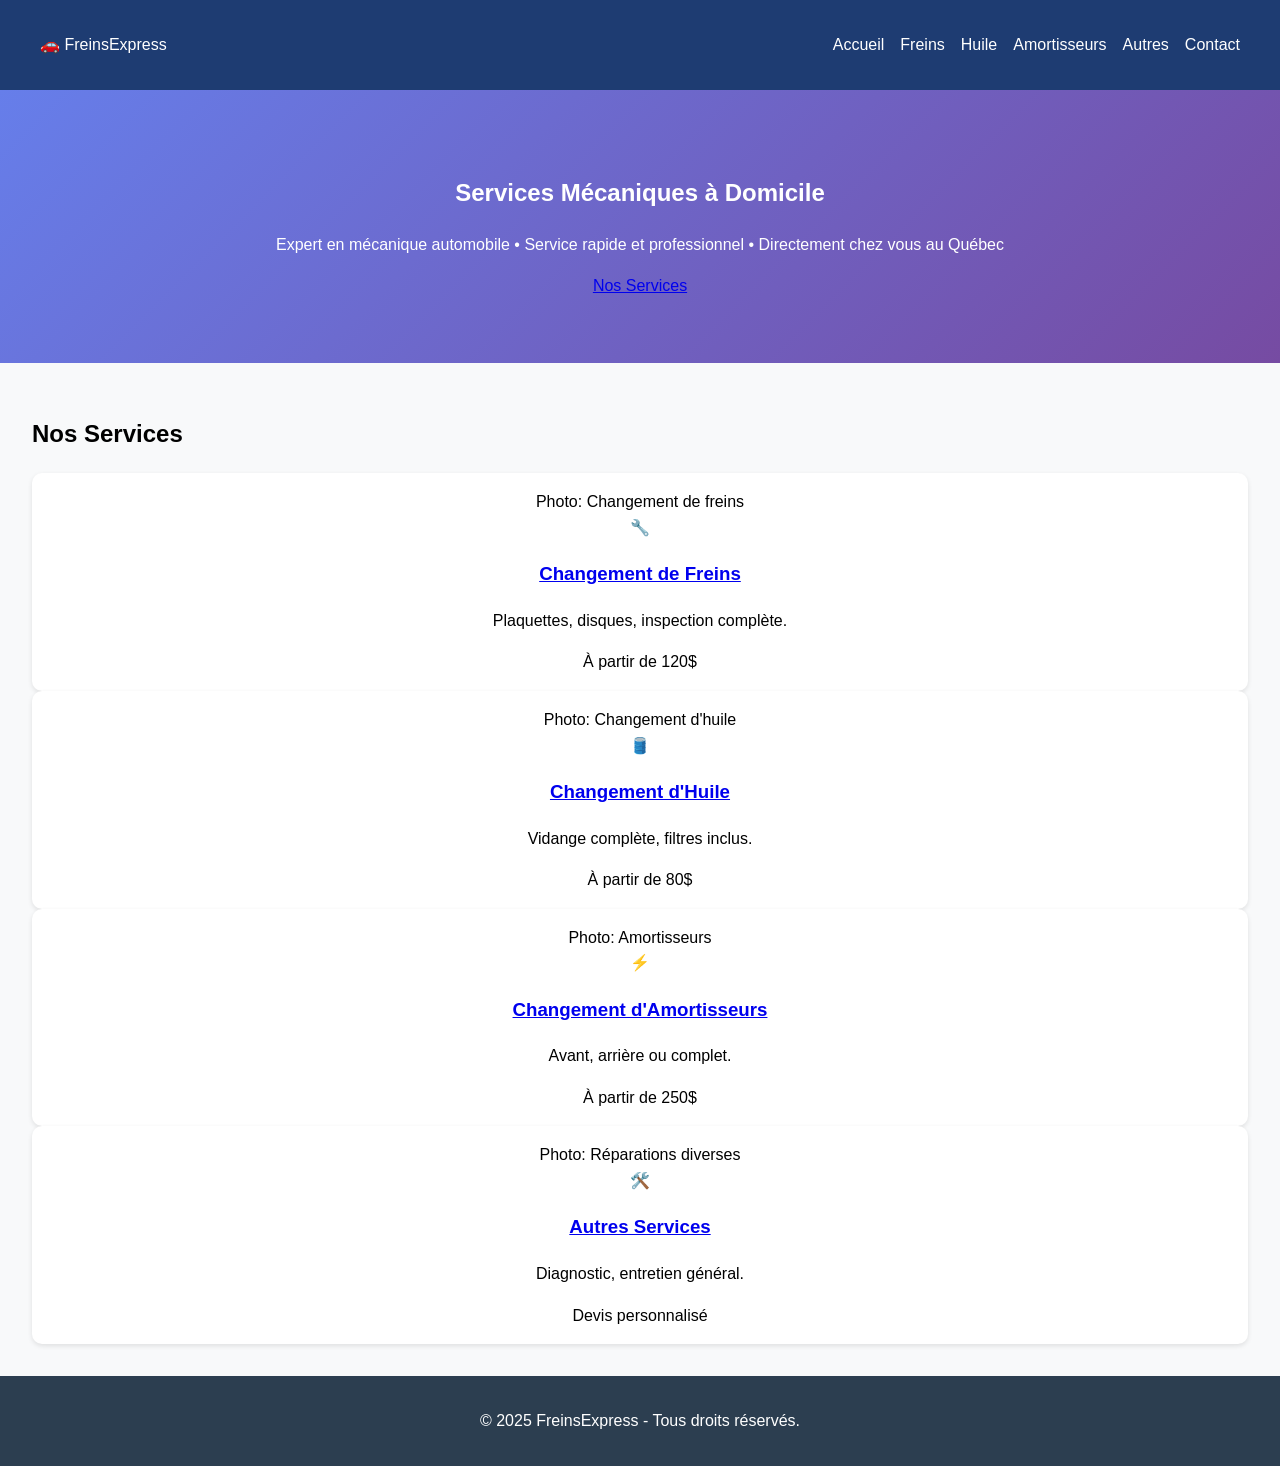
==== index.html @ 7cdeac9d "Add files via upload" ====
<!DOCTYPE html>
<html lang="fr">
<head>
  <meta charset="UTF-8">
  <meta name="viewport" content="width=device-width, initial-scale=1.0">
  <meta name="description" content="FreinsExpress - Services mécaniques à domicile au Québec.">
  <title>FreinsExpress - Accueil</title>
  <link rel="stylesheet" href="style.css">
  <script src="script.js" defer></script>
</head>
<body>
  <!-- Header -->
  <header class="header">
      <nav class="nav">
          <div class="logo">🚗 FreinsExpress</div>
          <ul class="nav-links">
              <li><a href="index.html">Accueil</a></li>
              <li><a href="freins.html">Freins</a></li>
              <li><a href="huile.html">Huile</a></li>
              <li><a href="amortisseurs.html">Amortisseurs</a></li>
              <li><a href="autres.html">Autres</a></li>
              <li><a href="contact.html">Contact</a></li>
          </ul>
      </nav>
  </header>

        <section class="hero">
            <div class="hero-content">
                <h1>Services Mécaniques à Domicile</h1>
                <p>Expert en mécanique automobile • Service rapide et professionnel • Directement chez vous au Québec</p>
                <a class="cta-button" href="freins.html">Nos Services</a>
            </div>
        </section>

        <section class="services">
            <div class="container">
                <h2 class="section-title">Nos Services</h2>
                <div class="services-grid">
                    <div class="service-card">
                        <div class="service-image">Photo: Changement de freins</div>
                        <div class="service-icon">🔧</div>
                        <h3><a href="freins.html">Changement de Freins</a></h3>
                        <p>Plaquettes, disques, inspection complète.</p>
                        <div class="price-tag">À partir de 120$</div>
                    </div>
                    <div class="service-card">
                        <div class="service-image">Photo: Changement d'huile</div>
                        <div class="service-icon">🛢️</div>
                        <h3><a href="huile.html">Changement d'Huile</a></h3>
                        <p>Vidange complète, filtres inclus.</p>
                        <div class="price-tag">À partir de 80$</div>
                    </div>
                    <div class="service-card">
                        <div class="service-image">Photo: Amortisseurs</div>
                        <div class="service-icon">⚡</div>
                        <h3><a href="amortisseurs.html">Changement d'Amortisseurs</a></h3>
                        <p>Avant, arrière ou complet.</p>
                        <div class="price-tag">À partir de 250$</div>
                    </div>
                    <div class="service-card">
                        <div class="service-image">Photo: Réparations diverses</div>
                        <div class="service-icon">🛠️</div>
                        <h3><a href="autres.html">Autres Services</a></h3>
                        <p>Diagnostic, entretien général.</p>
                        <div class="price-tag">Devis personnalisé</div>
                    </div>
                </div>
            </div>
        </section>
        
  <!-- Footer -->
  <footer class="footer">
      <p>© 2025 FreinsExpress - Tous droits réservés.</p>
  </footer>
</body>
</html>
---- style.css ----
body { font-family: 'Segoe UI', sans-serif; margin:0; padding:0; line-height:1.6; }
.header { background: #1e3c72; color:white; padding:1rem; }
.nav { max-width:1200px; margin:auto; display:flex; justify-content:space-between; align-items:center; }
.nav-links { list-style:none; display:flex; gap:1rem; }
.nav-links a { color:white; text-decoration:none; }
.hero { background: linear-gradient(135deg,#667eea,#764ba2); color:white; text-align:center; padding:4rem 2rem; }
.services { padding:2rem; background:#f8f9fa; }
.service-card { background:white; padding:1rem; border-radius:10px; text-align:center; box-shadow:0 2px 5px rgba(0,0,0,0.1); }
.booking { padding:2rem; background:#f0f0f0; }
.footer { background:#2c3e50; color:white; text-align:center; padding:1rem; }
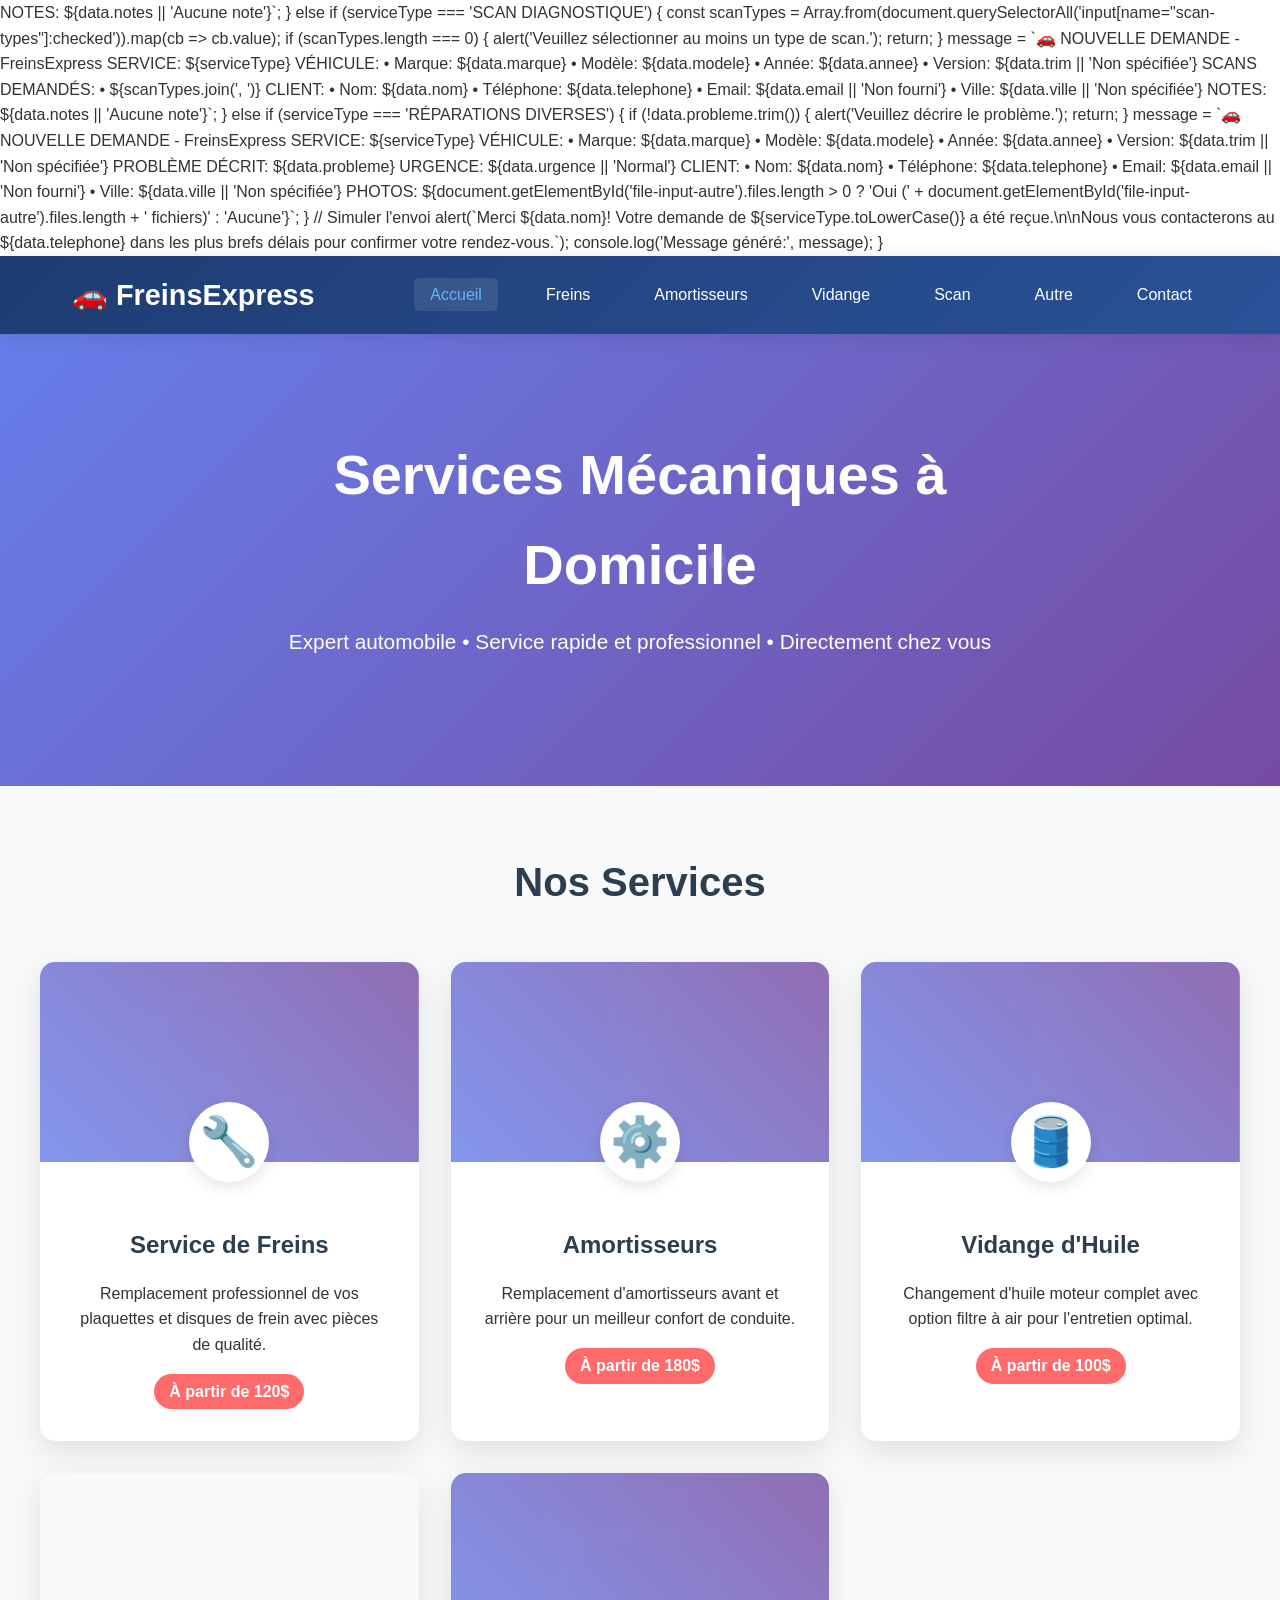
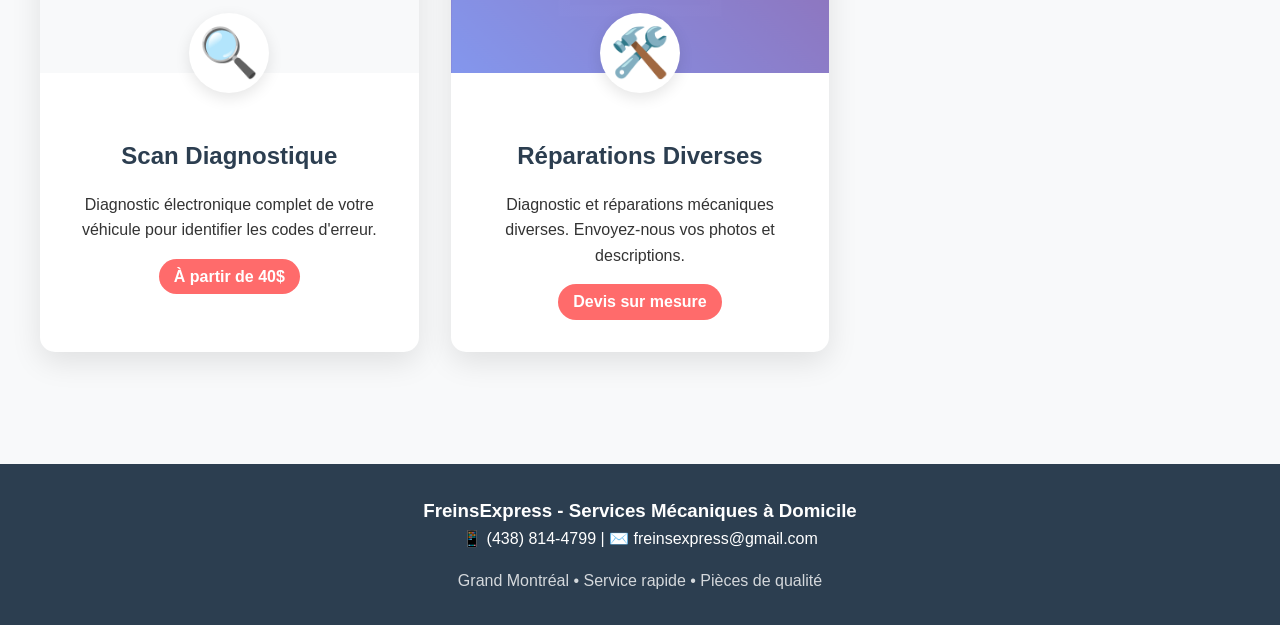
==== commit b1ffb7d5: "Update and rename freinsexpress_site (2).html to index.html" ====
--- a/index.html
+++ b/index.html
@@ -1,76 +1,1414 @@
-<!DOCTYPE html>
+NOTES: ${data.notes || 'Aucune note'}`;
+                
+            } else if (serviceType === 'SCAN DIAGNOSTIQUE') {
+                const scanTypes = Array.from(document.querySelectorAll('input[name="scan-types"]:checked')).map(cb => cb.value);
+                
+                if (scanTypes.length === 0) {
+                    alert('Veuillez sélectionner au moins un type de scan.');
+                    return;
+                }
+                
+                message = `🚗 NOUVELLE DEMANDE - FreinsExpress
+
+SERVICE: ${serviceType}
+
+VÉHICULE:
+• Marque: ${data.marque}
+• Modèle: ${data.modele}
+• Année: ${data.annee}
+• Version: ${data.trim || 'Non spécifiée'}
+
+SCANS DEMANDÉS:
+• ${scanTypes.join(', ')}
+
+CLIENT:
+• Nom: ${data.nom}
+• Téléphone: ${data.telephone}
+• Email: ${data.email || 'Non fourni'}
+• Ville: ${data.ville || 'Non spécifiée'}
+
+NOTES: ${data.notes || 'Aucune note'}`;
+                
+            } else if (serviceType === 'RÉPARATIONS DIVERSES') {
+                if (!data.probleme.trim()) {
+                    alert('Veuillez décrire le problème.');
+                    return;
+                }
+                
+                message = `🚗 NOUVELLE DEMANDE - FreinsExpress
+
+SERVICE: ${serviceType}
+
+VÉHICULE:
+• Marque: ${data.marque}
+• Modèle: ${data.modele}
+• Année: ${data.annee}
+• Version: ${data.trim || 'Non spécifiée'}
+
+PROBLÈME DÉCRIT:
+${data.probleme}
+
+URGENCE: ${data.urgence || 'Normal'}
+
+CLIENT:
+• Nom: ${data.nom}
+• Téléphone: ${data.telephone}
+• Email: ${data.email || 'Non fourni'}
+• Ville: ${data.ville || 'Non spécifiée'}
+
+PHOTOS: ${document.getElementById('file-input-autre').files.length > 0 ? 'Oui (' + document.getElementById('file-input-autre').files.length + ' fichiers)' : 'Aucune'}`;
+            }
+            
+            // Simuler l'envoi
+            alert(`Merci ${data.nom}! Votre demande de ${serviceType.toLowerCase()} a été reçue.\n\nNous vous contacterons au ${data.telephone} dans les plus brefs délais pour confirmer votre rendez-vous.`);
+            
+            console.log('Message généré:', message);
+        }<!DOCTYPE html>
 <html lang="fr">
 <head>
-  <meta charset="UTF-8">
-  <meta name="viewport" content="width=device-width, initial-scale=1.0">
-  <meta name="description" content="FreinsExpress - Services mécaniques à domicile au Québec.">
-  <title>FreinsExpress - Accueil</title>
-  <link rel="stylesheet" href="style.css">
-  <script src="script.js" defer></script>
+    <meta charset="UTF-8">
+    <meta name="viewport" content="width=device-width, initial-scale=1.0">
+    <meta name="description" content="FreinsExpress - Service professionnel de mécanique automobile à domicile. Freins, amortisseurs, vidange, réparations.">
+    <meta name="keywords" content="frein, amortisseur, vidange, mécanique, auto, domicile, Montréal">
+    <title>FreinsExpress - Services Mécaniques à Domicile</title>
+    <style>
+        * {
+            margin: 0;
+            padding: 0;
+            box-sizing: border-box;
+        }
+        
+        body {
+            font-family: 'Segoe UI', Tahoma, Geneva, Verdana, sans-serif;
+            line-height: 1.6;
+            color: #333;
+            overflow-x: hidden;
+        }
+        
+        /* Header */
+        .header {
+            background: linear-gradient(135deg, #1e3c72 0%, #2a5298 100%);
+            color: white;
+            padding: 1rem 0;
+            position: sticky;
+            top: 0;
+            z-index: 1000;
+            box-shadow: 0 2px 20px rgba(0,0,0,0.1);
+        }
+        
+        .nav {
+            max-width: 1200px;
+            margin: 0 auto;
+            padding: 0 2rem;
+            display: flex;
+            justify-content: space-between;
+            align-items: center;
+        }
+        
+        .logo {
+            font-size: 1.8rem;
+            font-weight: bold;
+            animation: slideInLeft 1s ease-out;
+        }
+        
+        .nav-links {
+            list-style: none;
+            display: flex;
+            gap: 2rem;
+            animation: slideInRight 1s ease-out;
+        }
+        
+        .nav-links a {
+            color: white;
+            text-decoration: none;
+            transition: color 0.3s ease;
+            padding: 0.5rem 1rem;
+            border-radius: 5px;
+        }
+        
+        .nav-links a:hover, .nav-links a.active {
+            color: #64b5f6;
+            background: rgba(255,255,255,0.1);
+        }
+        
+        /* Hero Section */
+        .hero {
+            background: linear-gradient(135deg, #667eea 0%, #764ba2 100%);
+            color: white;
+            text-align: center;
+            padding: 6rem 2rem;
+            position: relative;
+            overflow: hidden;
+        }
+        
+        .hero::before {
+            content: '';
+            position: absolute;
+            top: -50%;
+            left: -50%;
+            width: 200%;
+            height: 200%;
+            background: url('data:image/svg+xml,<svg xmlns="http://www.w3.org/2000/svg" viewBox="0 0 100 100"><defs><pattern id="grain" width="100" height="100" patternUnits="userSpaceOnUse"><circle cx="50" cy="50" r="1" fill="rgba(255,255,255,0.1)"/></pattern></defs><rect width="100" height="100" fill="url(%23grain)"/></svg>');
+            animation: float 20s ease-in-out infinite;
+        }
+        
+        .hero-content {
+            position: relative;
+            z-index: 1;
+            max-width: 800px;
+            margin: 0 auto;
+        }
+        
+        .hero h1 {
+            font-size: 3.5rem;
+            margin-bottom: 1rem;
+            animation: fadeInUp 1s ease-out 0.3s both;
+        }
+        
+        .hero p {
+            font-size: 1.3rem;
+            margin-bottom: 2rem;
+            opacity: 0.9;
+            animation: fadeInUp 1s ease-out 0.6s both;
+        }
+        
+        /* Services Section */
+        .services {
+            padding: 4rem 2rem;
+            background: #f8f9fa;
+        }
+        
+        .container {
+            max-width: 1200px;
+            margin: 0 auto;
+        }
+        
+        .section-title {
+            text-align: center;
+            font-size: 2.5rem;
+            margin-bottom: 3rem;
+            color: #2c3e50;
+            animation: fadeInUp 1s ease-out;
+        }
+        
+        .services-grid {
+            display: grid;
+            grid-template-columns: repeat(auto-fit, minmax(300px, 1fr));
+            gap: 2rem;
+            margin-bottom: 3rem;
+        }
+        
+        .service-card {
+            background: white;
+            border-radius: 15px;
+            text-align: center;
+            box-shadow: 0 10px 30px rgba(0,0,0,0.1);
+            transition: all 0.3s ease;
+            animation: fadeInUp 1s ease-out;
+            overflow: hidden;
+            cursor: pointer;
+        }
+        
+        .service-card:hover {
+            transform: translateY(-10px);
+            box-shadow: 0 20px 40px rgba(0,0,0,0.15);
+        }
+        
+        .service-image {
+            width: 100%;
+            height: 200px;
+            background-size: cover;
+            background-position: center;
+            position: relative;
+            background-color: #f8f9fa;
+        }
+        
+        .service-image::before {
+            content: '';
+            position: absolute;
+            top: 0;
+            left: 0;
+            right: 0;
+            bottom: 0;
+            background: transparent;
+        }
+        
+        .service-content {
+            padding: 2rem;
+            position: relative;
+        }
+        
+        .service-icon {
+            font-size: 3rem;
+            margin-bottom: 1rem;
+            color: #667eea;
+            position: absolute;
+            top: -60px;
+            left: 50%;
+            transform: translateX(-50%);
+            background: white;
+            width: 80px;
+            height: 80px;
+            border-radius: 50%;
+            display: flex;
+            align-items: center;
+            justify-content: center;
+            box-shadow: 0 5px 15px rgba(0,0,0,0.1);
+        }
+        
+        .service-card h3 {
+            font-size: 1.5rem;
+            margin-bottom: 1rem;
+            color: #2c3e50;
+            margin-top: 2rem;
+        }
+        
+        .price-tag {
+            background: #ff6b6b;
+            color: white;
+            padding: 5px 15px;
+            border-radius: 20px;
+            font-weight: bold;
+            margin-top: 1rem;
+            display: inline-block;
+        }
+        
+        /* Page Content */
+        .page-content {
+            display: none;
+            min-height: 60vh;
+        }
+        
+        .page-content.active {
+            display: block;
+        }
+        
+        /* Booking Form Styles */
+        .booking {
+            padding: 4rem 2rem;
+            background: linear-gradient(135deg, #2c3e50 0%, #3498db 100%);
+            color: white;
+        }
+        
+        .booking-form {
+            max-width: 800px;
+            margin: 0 auto;
+            background: rgba(255,255,255,0.95);
+            padding: 3rem;
+            border-radius: 20px;
+            color: #333;
+            box-shadow: 0 20px 60px rgba(0,0,0,0.2);
+            animation: scaleIn 1s ease-out;
+        }
+        
+        .form-row {
+            display: grid;
+            grid-template-columns: repeat(auto-fit, minmax(250px, 1fr));
+            gap: 1.5rem;
+            margin-bottom: 1.5rem;
+        }
+        
+        .form-group {
+            display: flex;
+            flex-direction: column;
+        }
+        
+        .form-group label {
+            font-weight: bold;
+            margin-bottom: 0.5rem;
+            color: #555;
+        }
+        
+        .form-group input,
+        .form-group select,
+        .form-group textarea {
+            padding: 12px;
+            border: 2px solid #ddd;
+            border-radius: 8px;
+            font-size: 16px;
+            transition: all 0.3s ease;
+        }
+        
+        .form-group input:focus,
+        .form-group select:focus,
+        .form-group textarea:focus {
+            outline: none;
+            border-color: #667eea;
+            box-shadow: 0 0 10px rgba(102, 126, 234, 0.2);
+        }
+        
+        .checkbox-group {
+            display: grid;
+            grid-template-columns: repeat(auto-fit, minmax(200px, 1fr));
+            gap: 1rem;
+            margin-bottom: 1.5rem;
+        }
+        
+        .checkbox-item {
+            display: flex;
+            align-items: center;
+            background: #f8f9fa;
+            padding: 15px;
+            border-radius: 8px;
+            transition: all 0.3s ease;
+            cursor: pointer;
+        }
+        
+        .checkbox-item:hover {
+            background: #e9ecef;
+            transform: translateX(5px);
+        }
+        
+        .checkbox-item input {
+            margin-right: 10px;
+            transform: scale(1.2);
+        }
+        
+        .submit-btn {
+            background: linear-gradient(135deg, #667eea 0%, #764ba2 100%);
+            color: white;
+            border: none;
+            padding: 15px 40px;
+            border-radius: 50px;
+            font-size: 18px;
+            font-weight: bold;
+            cursor: pointer;
+            transition: all 0.3s ease;
+            width: 100%;
+            box-shadow: 0 10px 30px rgba(102, 126, 234, 0.3);
+        }
+        
+        .submit-btn:hover {
+            transform: translateY(-2px);
+            box-shadow: 0 15px 40px rgba(102, 126, 234, 0.4);
+        }
+        
+        .photo-upload {
+            border: 2px dashed #ddd;
+            border-radius: 8px;
+            padding: 2rem;
+            text-align: center;
+            cursor: pointer;
+            transition: all 0.3s ease;
+        }
+        
+        .photo-upload:hover {
+            border-color: #667eea;
+            background: #f8f9fa;
+        }
+        
+        .photo-upload.dragover {
+            border-color: #667eea;
+            background: #e3f2fd;
+        }
+        
+        /* Footer */
+        .footer {
+            background: #2c3e50;
+            color: white;
+            text-align: center;
+            padding: 2rem;
+        }
+        
+        /* Animations */
+        @keyframes slideInLeft {
+            from { transform: translateX(-100%); opacity: 0; }
+            to { transform: translateX(0); opacity: 1; }
+        }
+        
+        @keyframes slideInRight {
+            from { transform: translateX(100%); opacity: 0; }
+            to { transform: translateX(0); opacity: 1; }
+        }
+        
+        @keyframes fadeInUp {
+            from { transform: translateY(30px); opacity: 0; }
+            to { transform: translateY(0); opacity: 1; }
+        }
+        
+        @keyframes scaleIn {
+            from { transform: scale(0.9); opacity: 0; }
+            to { transform: scale(1); opacity: 1; }
+        }
+        
+        @keyframes float {
+            0%, 100% { transform: rotate(0deg) translate(-50%, -50%); }
+            50% { transform: rotate(180deg) translate(-50%, -50%); }
+        }
+        
+        /* Mobile Responsive */
+        @media (max-width: 768px) {
+            .nav {
+                flex-direction: column;
+                gap: 1rem;
+            }
+            
+            .nav-links {
+                flex-direction: column;
+                gap: 1rem;
+                text-align: center;
+            }
+            
+            .hero h1 {
+                font-size: 2.5rem;
+            }
+            
+            .hero p {
+                font-size: 1.1rem;
+            }
+            
+            .form-row {
+                grid-template-columns: 1fr;
+            }
+            
+            .checkbox-group {
+                grid-template-columns: 1fr;
+            }
+        }
+    </style>
 </head>
 <body>
-  <!-- Header -->
-  <header class="header">
-      <nav class="nav">
-          <div class="logo">🚗 FreinsExpress</div>
-          <ul class="nav-links">
-              <li><a href="index.html">Accueil</a></li>
-              <li><a href="freins.html">Freins</a></li>
-              <li><a href="huile.html">Huile</a></li>
-              <li><a href="amortisseurs.html">Amortisseurs</a></li>
-              <li><a href="autres.html">Autres</a></li>
-              <li><a href="contact.html">Contact</a></li>
-          </ul>
-      </nav>
-  </header>
-
+    <!-- Header -->
+    <header class="header">
+        <nav class="nav">
+            <div class="logo">🚗 FreinsExpress</div>
+            <ul class="nav-links">
+                <li><a href="#" onclick="showPage('accueil')" class="active">Accueil</a></li>
+                <li><a href="#" onclick="showPage('freins')">Freins</a></li>
+                <li><a href="#" onclick="showPage('amortisseurs')">Amortisseurs</a></li>
+                <li><a href="#" onclick="showPage('vidange')">Vidange</a></li>
+                <li><a href="#" onclick="showPage('scan')">Scan</a></li>
+                <li><a href="#" onclick="showPage('autre')">Autre</a></li>
+                <li><a href="#contact">Contact</a></li>
+            </ul>
+        </nav>
+    </header>
+
+    <!-- Page Accueil -->
+    <div id="accueil" class="page-content active">
+        <!-- Hero Section -->
         <section class="hero">
             <div class="hero-content">
                 <h1>Services Mécaniques à Domicile</h1>
-                <p>Expert en mécanique automobile • Service rapide et professionnel • Directement chez vous au Québec</p>
-                <a class="cta-button" href="freins.html">Nos Services</a>
+                <p>Expert automobile • Service rapide et professionnel • Directement chez vous</p>
             </div>
         </section>
 
+        <!-- Services Section -->
         <section class="services">
             <div class="container">
                 <h2 class="section-title">Nos Services</h2>
                 <div class="services-grid">
-                    <div class="service-card">
-                        <div class="service-image">Photo: Changement de freins</div>
-                        <div class="service-icon">🔧</div>
-                        <h3><a href="freins.html">Changement de Freins</a></h3>
-                        <p>Plaquettes, disques, inspection complète.</p>
-                        <div class="price-tag">À partir de 120$</div>
-                    </div>
-                    <div class="service-card">
-                        <div class="service-image">Photo: Changement d'huile</div>
-                        <div class="service-icon">🛢️</div>
-                        <h3><a href="huile.html">Changement d'Huile</a></h3>
-                        <p>Vidange complète, filtres inclus.</p>
-                        <div class="price-tag">À partir de 80$</div>
-                    </div>
-                    <div class="service-card">
-                        <div class="service-image">Photo: Amortisseurs</div>
-                        <div class="service-icon">⚡</div>
-                        <h3><a href="amortisseurs.html">Changement d'Amortisseurs</a></h3>
-                        <p>Avant, arrière ou complet.</p>
-                        <div class="price-tag">À partir de 250$</div>
-                    </div>
-                    <div class="service-card">
-                        <div class="service-image">Photo: Réparations diverses</div>
-                        <div class="service-icon">🛠️</div>
-                        <h3><a href="autres.html">Autres Services</a></h3>
-                        <p>Diagnostic, entretien général.</p>
-                        <div class="price-tag">Devis personnalisé</div>
+                    <div class="service-card" onclick="showPage('freins')">
+                        <div class="service-image" style="background-image: linear-gradient(45deg, rgba(102, 126, 234, 0.8), rgba(118, 75, 162, 0.8)), url('data:image/svg+xml,<svg xmlns=%22http://www.w3.org/2000/svg%22 viewBox=%220 0 100 100%22><circle cx=%2250%22 cy=%2250%22 r=%2230%22 fill=%22%23fff%22 opacity=%220.3%22/><circle cx=%2250%22 cy=%2250%22 r=%2220%22 fill=%22none%22 stroke=%22%23fff%22 stroke-width=%223%22/><rect x=%2245%22 y=%2235%22 width=%2210%22 height=%2230%22 fill=%22%23fff%22 opacity=%220.7%22/></svg>')"></div>
+                        <div class="service-content">
+                            <div class="service-icon">🔧</div>
+                            <h3>Service de Freins</h3>
+                            <p>Remplacement professionnel de vos plaquettes et disques de frein avec pièces de qualité.</p>
+                            <div class="price-tag">À partir de 120$</div>
+                        </div>
+                    </div>
+                    
+                    <div class="service-card" onclick="showPage('amortisseurs')">
+                        <div class="service-image" style="background-image: linear-gradient(45deg, rgba(102, 126, 234, 0.8), rgba(118, 75, 162, 0.8)), url('data:image/svg+xml,<svg xmlns=%22http://www.w3.org/2000/svg%22 viewBox=%220 0 100 100%22><rect x=%2245%22 y=%2220%22 width=%2210%22 height=%2260%22 fill=%22%23fff%22 opacity=%220.7%22/><circle cx=%2250%22 cy=%2235%22 r=%228%22 fill=%22none%22 stroke=%22%23fff%22 stroke-width=%222%22/><path d=%22M35,25 Q50,15 65,25%22 stroke=%22%23fff%22 stroke-width=%223%22 fill=%22none%22/></svg>')"></div>
+                        <div class="service-content">
+                            <div class="service-icon">⚙️</div>
+                            <h3>Amortisseurs</h3>
+                            <p>Remplacement d'amortisseurs avant et arrière pour un meilleur confort de conduite.</p>
+                            <div class="price-tag">À partir de 180$</div>
+                        </div>
+                    </div>
+                    
+                    <div class="service-card" onclick="showPage('vidange')">
+                        <div class="service-image" style="background-image: linear-gradient(45deg, rgba(102, 126, 234, 0.8), rgba(118, 75, 162, 0.8)), url('data:image/svg+xml,<svg xmlns=%22http://www.w3.org/2000/svg%22 viewBox=%220 0 100 100%22><ellipse cx=%2250%22 cy=%2270%22 rx=%2225%22 ry=%228%22 fill=%22%23fff%22 opacity=%220.5%22/><rect x=%2245%22 y=%2230%22 width=%2210%22 height=%2240%22 fill=%22%23fff%22 opacity=%220.7%22/><path d=%22M40,35 Q50,25 60,35%22 stroke=%22%23fff%22 stroke-width=%222%22 fill=%22none%22/></svg>')"></div>
+                        <div class="service-content">
+                            <div class="service-icon">🛢️</div>
+                            <h3>Vidange d'Huile</h3>
+                            <p>Changement d'huile moteur complet avec option filtre à air pour l'entretien optimal.</p>
+                            <div class="price-tag">À partir de 100$</div>
+                        </div>
+                    </div>
+                    
+                    <div class="service-card" onclick="showPage('scan')">
+                        <div class="service-image" style="background-color: #f8f9fa;"></div>
+                        <div class="service-content">
+                            <div class="service-icon">🔍</div>
+                            <h3>Scan Diagnostique</h3>
+                            <p>Diagnostic électronique complet de votre véhicule pour identifier les codes d'erreur.</p>
+                            <div class="price-tag">À partir de 40$</div>
+                        </div>
+                    </div>
+                    
+                    <div class="service-card" onclick="showPage('autre')">
+                        <div class="service-image" style="background-image: linear-gradient(45deg, rgba(102, 126, 234, 0.8), rgba(118, 75, 162, 0.8)), url('data:image/svg+xml,<svg xmlns=%22http://www.w3.org/2000/svg%22 viewBox=%220 0 100 100%22><rect x=%2230%22 y=%2240%22 width=%2240%22 height=%2220%22 fill=%22none%22 stroke=%22%23fff%22 stroke-width=%223%22/><path d=%22M25,35 L35,45 L25,55%22 stroke=%22%23fff%22 stroke-width=%222%22 fill=%22none%22/><circle cx=%2260%22 cy=%2230%22 r=%223%22 fill=%22%23fff%22/></svg>')"></div>
+                        <div class="service-content">
+                            <div class="service-icon">🛠️</div>
+                            <h3>Réparations Diverses</h3>
+                            <p>Diagnostic et réparations mécaniques diverses. Envoyez-nous vos photos et descriptions.</p>
+                            <div class="price-tag">Devis sur mesure</div>
+                        </div>
                     </div>
                 </div>
             </div>
         </section>
-        
-  <!-- Footer -->
-  <footer class="footer">
-      <p>© 2025 FreinsExpress - Tous droits réservés.</p>
-  </footer>
+    </div>
+
+    <!-- Page Freins -->
+    <div id="freins" class="page-content">
+        <section class="booking">
+            <div class="container">
+                <h2 class="section-title">Service de Freins</h2>
+                <form class="booking-form" onsubmit="submitFreinsForm(event)">
+                    <button type="button" class="back-button" onclick="showPage('accueil')">Retour</button>
+                    <h3 style="text-align: center; margin-bottom: 2rem; color: #2c3e50;">Informations du Véhicule</h3>
+                    
+                    <div class="form-row">
+                        <div class="form-group">
+                            <label for="marque-freins">Marque</label>
+                            <select id="marque-freins" name="marque" required onchange="updateModels('freins')">
+                                <option value="">Sélectionner...</option>
+                                <option value="Toyota">Toyota</option>
+                                <option value="Honda">Honda</option>
+                                <option value="Ford">Ford</option>
+                                <option value="Chevrolet">Chevrolet</option>
+                                <option value="Nissan">Nissan</option>
+                                <option value="Hyundai">Hyundai</option>
+                                <option value="Volkswagen">Volkswagen</option>
+                                <option value="BMW">BMW</option>
+                                <option value="Mercedes">Mercedes-Benz</option>
+                                <option value="Audi">Audi</option>
+                                <option value="Mazda">Mazda</option>
+                                <option value="Subaru">Subaru</option>
+                                <option value="Autre">Autre</option>
+                            </select>
+                        </div>
+                        <div class="form-group">
+                            <label for="modele-freins">Modèle</label>
+                            <select id="modele-freins" name="modele" required>
+                                <option value="">Choisir marque d'abord</option>
+                            </select>
+                        </div>
+                    </div>
+
+                    <div class="form-row">
+                        <div class="form-group">
+                            <label for="annee-freins">Année</label>
+                            <select id="annee-freins" name="annee" required></select>
+                        </div>
+                        <div class="form-group">
+                            <label for="trim-freins">Version (Trim)</label>
+                            <input type="text" id="trim-freins" name="trim" placeholder="Ex: LX, EX, Sport, Limited...">
+                        </div>
+                    </div>
+
+                    <h3 style="margin: 2rem 0 1rem 0; color: #2c3e50;">Service de Freins Requis</h3>
+                    
+                    <div class="checkbox-group">
+                        <div class="checkbox-item">
+                            <input type="checkbox" id="avant-freins" name="position" value="avant">
+                            <label for="avant-freins">Freins Avant</label>
+                        </div>
+                        <div class="checkbox-item">
+                            <input type="checkbox" id="arriere-freins" name="position" value="arriere">
+                            <label for="arriere-freins">Freins Arrière</label>
+                        </div>
+                    </div>
+                    
+                    <div class="checkbox-group">
+                        <div class="checkbox-item">
+                            <input type="checkbox" id="plaquettes-freins" name="composants" value="plaquettes">
+                            <label for="plaquettes-freins">Plaquettes de Frein</label>
+                        </div>
+                        <div class="checkbox-item">
+                            <input type="checkbox" id="disques-freins" name="composants" value="disques">
+                            <label for="disques-freins">Disques de Frein</label>
+                        </div>
+                    </div>
+
+                    <h3 style="margin: 2rem 0 1rem 0; color: #2c3e50;">Vos Informations</h3>
+                    
+                    <div class="form-row">
+                        <div class="form-group">
+                            <label for="nom-freins">Nom Complet *</label>
+                            <input type="text" id="nom-freins" name="nom" required>
+                        </div>
+                        <div class="form-group">
+                            <label for="telephone-freins">Téléphone *</label>
+                            <input type="tel" id="telephone-freins" name="telephone" required>
+                        </div>
+                    </div>
+
+                    <div class="form-row">
+                        <div class="form-group">
+                            <label for="email-freins">Email</label>
+                            <input type="email" id="email-freins" name="email">
+                        </div>
+                        <div class="form-group">
+                            <label for="ville-freins">Ville</label>
+                            <input type="text" id="ville-freins" name="ville" placeholder="Pour estimation déplacement">
+                        </div>
+                    </div>
+
+                    <div class="form-group">
+                        <label for="notes-freins">Notes additionnelles</label>
+                        <textarea id="notes-freins" name="notes" rows="4" placeholder="Décrivez vos symptômes ou demandes particulières..."></textarea>
+                    </div>
+
+                    <button type="submit" class="submit-btn">
+                        📞 Demander un Devis Gratuit
+                    </button>
+                </form>
+            </div>
+        </section>
+    </div>
+
+    <!-- Page Amortisseurs -->
+    <div id="amortisseurs" class="page-content">
+        <section class="booking">
+            <div class="container">
+                <h2 class="section-title">Service d'Amortisseurs</h2>
+                <form class="booking-form" onsubmit="submitAmortisseursForm(event)">
+                    <button type="button" class="back-button" onclick="showPage('accueil')">Retour</button>
+                    <h3 style="text-align: center; margin-bottom: 2rem; color: #2c3e50;">Informations du Véhicule</h3>
+                    
+                    <div class="form-row">
+                        <div class="form-group">
+                            <label for="marque-amortisseurs">Marque</label>
+                            <select id="marque-amortisseurs" name="marque" required onchange="updateModels('amortisseurs')">
+                                <option value="">Sélectionner...</option>
+                                <option value="Toyota">Toyota</option>
+                                <option value="Honda">Honda</option>
+                                <option value="Ford">Ford</option>
+                                <option value="Chevrolet">Chevrolet</option>
+                                <option value="Nissan">Nissan</option>
+                                <option value="Hyundai">Hyundai</option>
+                                <option value="Volkswagen">Volkswagen</option>
+                                <option value="BMW">BMW</option>
+                                <option value="Mercedes">Mercedes-Benz</option>
+                                <option value="Audi">Audi</option>
+                                <option value="Mazda">Mazda</option>
+                                <option value="Subaru">Subaru</option>
+                                <option value="Autre">Autre</option>
+                            </select>
+                        </div>
+                        <div class="form-group">
+                            <label for="modele-amortisseurs">Modèle</label>
+                            <select id="modele-amortisseurs" name="modele" required>
+                                <option value="">Choisir marque d'abord</option>
+                            </select>
+                        </div>
+                    </div>
+
+                    <div class="form-row">
+                        <div class="form-group">
+                            <label for="annee-amortisseurs">Année</label>
+                            <select id="annee-amortisseurs" name="annee" required></select>
+                        </div>
+                        <div class="form-group">
+                            <label for="trim-amortisseurs">Version (Trim)</label>
+                            <input type="text" id="trim-amortisseurs" name="trim" placeholder="Ex: LX, EX, Sport, Limited...">
+                        </div>
+                    </div>
+
+                    <h3 style="margin: 2rem 0 1rem 0; color: #2c3e50;">Amortisseurs à Remplacer</h3>
+                    
+                    <div class="checkbox-group">
+                        <div class="checkbox-item">
+                            <input type="checkbox" id="avant-amortisseurs" name="position" value="avant">
+                            <label for="avant-amortisseurs">Amortisseurs Avant</label>
+                        </div>
+                        <div class="checkbox-item">
+                            <input type="checkbox" id="arriere-amortisseurs" name="position" value="arriere">
+                            <label for="arriere-amortisseurs">Amortisseurs Arrière</label>
+                        </div>
+                    </div>
+
+                    <h3 style="margin: 2rem 0 1rem 0; color: #2c3e50;">Vos Informations</h3>
+                    
+                    <div class="form-row">
+                        <div class="form-group">
+                            <label for="nom-amortisseurs">Nom Complet *</label>
+                            <input type="text" id="nom-amortisseurs" name="nom" required>
+                        </div>
+                        <div class="form-group">
+                            <label for="telephone-amortisseurs">Téléphone *</label>
+                            <input type="tel" id="telephone-amortisseurs" name="telephone" required>
+                        </div>
+                    </div>
+
+                    <div class="form-row">
+                        <div class="form-group">
+                            <label for="email-amortisseurs">Email</label>
+                            <input type="email" id="email-amortisseurs" name="email">
+                        </div>
+                        <div class="form-group">
+                            <label for="ville-amortisseurs">Ville</label>
+                            <input type="text" id="ville-amortisseurs" name="ville" placeholder="Pour estimation déplacement">
+                        </div>
+                    </div>
+
+                    <div class="form-group">
+                        <label for="notes-amortisseurs">Notes additionnelles</label>
+                        <textarea id="notes-amortisseurs" name="notes" rows="4" placeholder="Décrivez les symptômes (bruits, vibrations, usure inégale des pneus...)"></textarea>
+                    </div>
+
+                    <button type="submit" class="submit-btn">
+                        📞 Demander un Devis Gratuit
+                    </button>
+                </form>
+            </div>
+        </section>
+    </div>
+
+    <!-- Page Vidange -->
+    <div id="vidange" class="page-content">
+        <section class="booking">
+            <div class="container">
+                <h2 class="section-title">Service de Vidange</h2>
+                <form class="booking-form" onsubmit="submitVidangeForm(event)">
+                    <button type="button" class="back-button" onclick="showPage('accueil')">Retour</button>
+                    <h3 style="text-align: center; margin-bottom: 2rem; color: #2c3e50;">Informations du Véhicule</h3>
+                    
+                    <div class="form-row">
+                        <div class="form-group">
+                            <label for="marque-vidange">Marque</label>
+                            <select id="marque-vidange" name="marque" required onchange="updateModels('vidange')">
+                                <option value="">Sélectionner...</option>
+                                <option value="Toyota">Toyota</option>
+                                <option value="Honda">Honda</option>
+                                <option value="Ford">Ford</option>
+                                <option value="Chevrolet">Chevrolet</option>
+                                <option value="Nissan">Nissan</option>
+                                <option value="Hyundai">Hyundai</option>
+                                <option value="Volkswagen">Volkswagen</option>
+                                <option value="BMW">BMW</option>
+                                <option value="Mercedes">Mercedes-Benz</option>
+                                <option value="Audi">Audi</option>
+                                <option value="Mazda">Mazda</option>
+                                <option value="Subaru">Subaru</option>
+                                <option value="Autre">Autre</option>
+                            </select>
+                        </div>
+                        <div class="form-group">
+                            <label for="modele-vidange">Modèle</label>
+                            <select id="modele-vidange" name="modele" required>
+                                <option value="">Choisir marque d'abord</option>
+                            </select>
+                        </div>
+                    </div>
+
+                    <div class="form-row">
+                        <div class="form-group">
+                            <label for="annee-vidange">Année</label>
+                            <select id="annee-vidange" name="annee" required></select>
+                        </div>
+                        <div class="form-group">
+                            <label for="trim-vidange">Version (Trim)</label>
+                            <input type="text" id="trim-vidange" name="trim" placeholder="Ex: LX, EX, Sport, Limited...">
+                        </div>
+                    </div>
+
+                    <div class="form-row">
+                        <div class="form-group">
+                            <label for="moteur-vidange">Type de moteur (si connu)</label>
+                            <input type="text" id="moteur-vidange" name="moteur" placeholder="Ex: 2.0L, V6, Turbo...">
+                        </div>
+                        <div class="form-group">
+                            <label for="kilometrage-vidange">Kilométrage actuel</label>
+                            <input type="number" id="kilometrage-vidange" name="kilometrage" placeholder="Ex: 45000">
+                        </div>
+                    </div>
+
+                    <h3 style="margin: 2rem 0 1rem 0; color: #2c3e50;">Services Requis</h3>
+                    
+                    <div class="checkbox-group">
+                        <div class="checkbox-item">
+                            <input type="checkbox" id="vidange-huile" name="services" value="vidange" checked>
+                            <label for="vidange-huile">Vidange d'huile moteur</label>
+                        </div>
+                        <div class="checkbox-item">
+                            <input type="checkbox" id="filtre-air" name="services" value="filtre-air">
+                            <label for="filtre-air">Changement filtre à air (extra)</label>
+                        </div>
+                    </div>
+
+                    <div class="form-group">
+                        <label for="type-huile">Type d'huile préféré</label>
+                        <select id="type-huile" name="type-huile">
+                            <option value="">Laissez-nous choisir</option>
+                            <option value="conventionnelle">Huile conventionnelle</option>
+                            <option value="synthetique-melange">Mélange synthétique</option>
+                            <option value="synthetique-complete">Huile synthétique complète</option>
+                        </select>
+                    </div>
+
+                    <h3 style="margin: 2rem 0 1rem 0; color: #2c3e50;">Vos Informations</h3>
+                    
+                    <div class="form-row">
+                        <div class="form-group">
+                            <label for="nom-vidange">Nom Complet *</label>
+                            <input type="text" id="nom-vidange" name="nom" required>
+                        </div>
+                        <div class="form-group">
+                            <label for="telephone-vidange">Téléphone *</label>
+                            <input type="tel" id="telephone-vidange" name="telephone" required>
+                        </div>
+                    </div>
+
+                    <div class="form-row">
+                        <div class="form-group">
+                            <label for="email-vidange">Email</label>
+                            <input type="email" id="email-vidange" name="email">
+                        </div>
+                        <div class="form-group">
+                            <label for="ville-vidange">Ville</label>
+                            <input type="text" id="ville-vidange" name="ville" placeholder="Pour estimation déplacement">
+                        </div>
+                    </div>
+
+                    <div class="form-group">
+                        <label for="notes-vidange">Notes additionnelles</label>
+                        <textarea id="notes-vidange" name="notes" rows="4" placeholder="Date de dernière vidange, préférences particulières..."></textarea>
+                    </div>
+
+                    <button type="submit" class="submit-btn">
+                        📞 Demander un Devis Gratuit
+                    </button>
+                </form>
+            </div>
+        </section>
+    </div>
+
+    <!-- Page Scan -->
+    <div id="scan" class="page-content">
+        <section class="booking">
+            <div class="container">
+                <h2 class="section-title">Scan Diagnostique</h2>
+                <form class="booking-form" onsubmit="submitScanForm(event)">
+                    <button type="button" class="back-button" onclick="showPage('accueil')">Retour</button>
+                    <h3 style="text-align: center; margin-bottom: 2rem; color: #2c3e50;">Informations du Véhicule</h3>
+                    
+                    <div class="form-row">
+                        <div class="form-group">
+                            <label for="marque-scan">Marque</label>
+                            <select id="marque-scan" name="marque" required onchange="updateModels('scan')">
+                                <option value="">Sélectionner...</option>
+                                <option value="Toyota">Toyota</option>
+                                <option value="Honda">Honda</option>
+                                <option value="Ford">Ford</option>
+                                <option value="Chevrolet">Chevrolet</option>
+                                <option value="Nissan">Nissan</option>
+                                <option value="Hyundai">Hyundai</option>
+                                <option value="Volkswagen">Volkswagen</option>
+                                <option value="BMW">BMW</option>
+                                <option value="Mercedes">Mercedes-Benz</option>
+                                <option value="Audi">Audi</option>
+                                <option value="Mazda">Mazda</option>
+                                <option value="Subaru">Subaru</option>
+                                <option value="Autre">Autre</option>
+                            </select>
+                        </div>
+                        <div class="form-group">
+                            <label for="modele-scan">Modèle</label>
+                            <select id="modele-scan" name="modele" required>
+                                <option value="">Choisir marque d'abord</option>
+                            </select>
+                        </div>
+                    </div>
+
+                    <div class="form-row">
+                        <div class="form-group">
+                            <label for="annee-scan">Année</label>
+                            <select id="annee-scan" name="annee" required></select>
+                        </div>
+                        <div class="form-group">
+                            <label for="trim-scan">Version (Trim)</label>
+                            <input type="text" id="trim-scan" name="trim" placeholder="Ex: LX, EX, Sport, Limited...">
+                        </div>
+                    </div>
+
+                    <h3 style="margin: 2rem 0 1rem 0; color: #2c3e50;">Types de Scan Requis</h3>
+                    
+                    <div class="scan-options">
+                        <div class="scan-option" onclick="toggleScanOption('check-engine')">
+                            <input type="checkbox" id="check-engine" name="scan-types" value="check-engine">
+                            <div class="scan-option-image">
+                                Espace pour photo<br>Check Engine
+                            </div>
+                            <div class="scan-option-title">Check Engine</div>
+                        </div>
+                        
+                        <div class="scan-option" onclick="toggleScanOption('abs')">
+                            <input type="checkbox" id="abs" name="scan-types" value="abs">
+                            <div class="scan-option-image">
+                                Espace pour photo<br>ABS
+                            </div>
+                            <div class="scan-option-title">ABS</div>
+                        </div>
+                        
+                        <div class="scan-option" onclick="toggleScanOption('airbag')">
+                            <input type="checkbox" id="airbag" name="scan-types" value="airbag">
+                            <div class="scan-option-image">
+                                Espace pour photo<br>Airbag
+                            </div>
+                            <div class="scan-option-title">Airbag</div>
+                        </div>
+                        
+                        <div class="scan-option" onclick="toggleScanOption('transmission')">
+                            <input type="checkbox" id="transmission" name="scan-types" value="transmission">
+                            <div class="scan-option-image">
+                                Espace pour photo<br>Transmission
+                            </div>
+                            <div class="scan-option-title">Transmission</div>
+                        </div>
+                    </div>
+
+                    <h3 style="margin: 2rem 0 1rem 0; color: #2c3e50;">Vos Informations</h3>
+                    
+                    <div class="form-row">
+                        <div class="form-group">
+                            <label for="nom-scan">Nom Complet *</label>
+                            <input type="text" id="nom-scan" name="nom" required>
+                        </div>
+                        <div class="form-group">
+                            <label for="telephone-scan">Téléphone *</label>
+                            <input type="tel" id="telephone-scan" name="telephone" required>
+                        </div>
+                    </div>
+
+                    <div class="form-row">
+                        <div class="form-group">
+                            <label for="email-scan">Email</label>
+                            <input type="email" id="email-scan" name="email">
+                        </div>
+                        <div class="form-group">
+                            <label for="ville-scan">Ville</label>
+                            <input type="text" id="ville-scan" name="ville" placeholder="Pour estimation déplacement">
+                        </div>
+                    </div>
+
+                    <div class="form-group">
+                        <label for="notes-scan">Notes additionnelles</label>
+                        <textarea id="notes-scan" name="notes" rows="4" placeholder="Décrivez les voyants allumés, codes d'erreur si connus, symptômes..."></textarea>
+                    </div>
+
+                    <button type="submit" class="submit-btn">
+                        📞 Demander un Diagnostic Gratuit
+                    </button>
+                </form>
+            </div>
+        </section>
+    </div>
+
+    <!-- Page Autre -->
+    <div id="autre" class="page-content">
+        <section class="booking">
+            <div class="container">
+                <h2 class="section-title">Réparations Diverses</h2>
+                <form class="booking-form" onsubmit="submitAutreForm(event)">
+                    <button type="button" class="back-button" onclick="showPage('accueil')">Retour</button>
+                    <h3 style="text-align: center; margin-bottom: 2rem; color: #2c3e50;">Informations du Véhicule</h3>
+                    
+                    <div class="form-row">
+                        <div class="form-group">
+                            <label for="marque-autre">Marque</label>
+                            <select id="marque-autre" name="marque" required onchange="updateModels('autre')">
+                                <option value="">Sélectionner...</option>
+                                <option value="Toyota">Toyota</option>
+                                <option value="Honda">Honda</option>
+                                <option value="Ford">Ford</option>
+                                <option value="Chevrolet">Chevrolet</option>
+                                <option value="Nissan">Nissan</option>
+                                <option value="Hyundai">Hyundai</option>
+                                <option value="Volkswagen">Volkswagen</option>
+                                <option value="BMW">BMW</option>
+                                <option value="Mercedes">Mercedes-Benz</option>
+                                <option value="Audi">Audi</option>
+                                <option value="Mazda">Mazda</option>
+                                <option value="Subaru">Subaru</option>
+                                <option value="Autre">Autre</option>
+                            </select>
+                        </div>
+                        <div class="form-group">
+                            <label for="modele-autre">Modèle</label>
+                            <select id="modele-autre" name="modele" required>
+                                <option value="">Choisir marque d'abord</option>
+                            </select>
+                        </div>
+                    </div>
+
+                    <div class="form-row">
+                        <div class="form-group">
+                            <label for="annee-autre">Année</label>
+                            <select id="annee-autre" name="annee" required></select>
+                        </div>
+                        <div class="form-group">
+                            <label for="trim-autre">Version (Trim)</label>
+                            <input type="text" id="trim-autre" name="trim" placeholder="Ex: LX, EX, Sport, Limited...">
+                        </div>
+                    </div>
+
+                    <h3 style="margin: 2rem 0 1rem 0; color: #2c3e50;">Description du Problème</h3>
+                    
+                    <div class="form-group">
+                        <label for="probleme-autre">Décrivez le problème *</label>
+                        <textarea id="probleme-autre" name="probleme" rows="6" required placeholder="Décrivez en détail le problème mécanique, les symptômes observés, les bruits, quand cela se produit..."></textarea>
+                    </div>
+
+                    <div class="form-group">
+                        <label for="photos-autre">Photos du problème</label>
+                        <div class="photo-upload" onclick="document.getElementById('file-input-autre').click()" ondrop="handleDrop(event)" ondragover="handleDragOver(event)" ondragenter="handleDragEnter(event)" ondragleave="handleDragLeave(event)">
+                            <input type="file" id="file-input-autre" name="photos" multiple accept="image/*" style="display: none;" onchange="handleFileSelect(event)">
+                            <p>📷 Cliquez pour sélectionner des photos ou glissez-les ici</p>
+                            <p style="font-size: 14px; opacity: 0.7; margin-top: 10px;">JPG, PNG - Max 5MB par photo</p>
+                            <div id="photo-preview-autre" style="margin-top: 15px;"></div>
+                        </div>
+                    </div>
+
+                    <h3 style="margin: 2rem 0 1rem 0; color: #2c3e50;">Vos Informations</h3>
+                    
+                    <div class="form-row">
+                        <div class="form-group">
+                            <label for="nom-autre">Nom Complet *</label>
+                            <input type="text" id="nom-autre" name="nom" required>
+                        </div>
+                        <div class="form-group">
+                            <label for="telephone-autre">Téléphone *</label>
+                            <input type="tel" id="telephone-autre" name="telephone" required>
+                        </div>
+                    </div>
+
+                    <div class="form-row">
+                        <div class="form-group">
+                            <label for="email-autre">Email</label>
+                            <input type="email" id="email-autre" name="email">
+                        </div>
+                        <div class="form-group">
+                            <label for="ville-autre">Ville</label>
+                            <input type="text" id="ville-autre" name="ville" placeholder="Pour estimation déplacement">
+                        </div>
+                    </div>
+
+                    <div class="form-group">
+                        <label for="urgence-autre">Niveau d'urgence</label>
+                        <select id="urgence-autre" name="urgence">
+                            <option value="normal">Normal - Dans la semaine</option>
+                            <option value="urgent">Urgent - Dans 2-3 jours</option>
+                            <option value="tres-urgent">Très urgent - Aujourd'hui/demain</option>
+                        </select>
+                    </div>
+
+                    <button type="submit" class="submit-btn">
+                        📞 Demander un Diagnostic Gratuit
+                    </button>
+                </form>
+            </div>
+        </section>
+    </div>
+
+    <!-- Footer -->
+    <footer class="footer" id="contact">
+        <div class="container">
+            <h3>FreinsExpress - Services Mécaniques à Domicile</h3>
+            <p>📱 (438) 814-4799 | ✉️ freinsexpress@gmail.com</p>
+            <p style="margin-top: 1rem; opacity: 0.8;">
+                Grand Montréal • Service rapide • Pièces de qualité
+            </p>
+        </div>
+    </footer>
+
+    <script>
+        // Données des modèles par marque
+        const modelesByMarque = {
+            'Toyota': ['Camry', 'Corolla', 'RAV4', 'Prius', 'Highlander', 'Tacoma', 'Tundra', 'Sienna', 'Avalon', 'C-HR'],
+            'Honda': ['Civic', 'Accord', 'CR-V', 'Pilot', 'Fit', 'HR-V', 'Odyssey', 'Ridgeline', 'Passport', 'Insight'],
+            'Ford': ['F-150', 'Escape', 'Explorer', 'Mustang', 'Focus', 'Fusion', 'Edge', 'Expedition', 'Ranger', 'Transit'],
+            'Chevrolet': ['Silverado', 'Equinox', 'Malibu', 'Traverse', 'Tahoe', 'Suburban', 'Camaro', 'Cruze', 'Impala', 'Trax'],
+            'Nissan': ['Altima', 'Sentra', 'Rogue', 'Murano', 'Pathfinder', 'Titan', 'Versa', 'Maxima', '370Z', 'Armada'],
+            'Hyundai': ['Elantra', 'Sonata', 'Tucson', 'Santa Fe', 'Accent', 'Genesis', 'Veloster', 'Palisade', 'Kona', 'Venue'],
+            'Volkswagen': ['Jetta', 'Passat', 'Tiguan', 'Atlas', 'Golf', 'Beetle', 'Arteon', 'ID.4', 'Taos', 'Touareg'],
+            'BMW': ['3 Series', '5 Series', 'X3', 'X5', '7 Series', 'X1', 'X7', '4 Series', '2 Series', 'i3'],
+            'Mercedes': ['C-Class', 'E-Class', 'GLC', 'GLE', 'S-Class', 'GLA', 'GLS', 'A-Class', 'CLA', 'G-Class'],
+            'Audi': ['A4', 'A6', 'Q5', 'Q7', 'A3', 'Q3', 'A8', 'Q8', 'A5', 'e-tron'],
+            'Mazda': ['Mazda3', 'Mazda6', 'CX-5', 'CX-9', 'MX-5', 'CX-3', 'CX-30', 'Mazda2', 'CX-50', 'MX-30'],
+            'Subaru': ['Outback', 'Forester', 'Impreza', 'Legacy', 'Crosstrek', 'Ascent', 'WRX', 'BRZ', 'Tribeca', 'Baja']
+        };
+
+        // Navigation entre pages
+        function showPage(pageId) {
+            // Cacher toutes les pages
+            const pages = document.querySelectorAll('.page-content');
+            pages.forEach(page => page.classList.remove('active'));
+            
+            // Afficher la page sélectionnée
+            document.getElementById(pageId).classList.add('active');
+            
+            // Mettre à jour la navigation active
+            const navLinks = document.querySelectorAll('.nav-links a');
+            navLinks.forEach(link => link.classList.remove('active'));
+            
+            // Trouver et activer le bon lien
+            const activeLink = document.querySelector(`[onclick*="${pageId}"]`);
+            if (activeLink) activeLink.classList.add('active');
+            
+            // Populer les années pour les formulaires
+            populateYears(pageId);
+        }
+
+        // Générer les années (2000 à 2024)
+        function populateYears(pageId) {
+            const yearSelect = document.getElementById(`annee-${pageId}`);
+            if (!yearSelect || yearSelect.children.length > 1) return;
+            
+            const currentYear = new Date().getFullYear();
+            
+            for (let year = currentYear; year >= 2000; year--) {
+                const option = document.createElement('option');
+                option.value = year;
+                option.textContent = year;
+                yearSelect.appendChild(option);
+            }
+        }
+
+        // Mettre à jour les modèles selon la marque
+        function updateModels(pageId) {
+            const marque = document.getElementById(`marque-${pageId}`).value;
+            const modeleSelect = document.getElementById(`modele-${pageId}`);
+            
+            // Vider les options existantes
+            modeleSelect.innerHTML = '<option value="">Sélectionner...</option>';
+            
+            if (marque && modelesByMarque[marque]) {
+                modelesByMarque[marque].forEach(modele => {
+                    const option = document.createElement('option');
+                    option.value = modele;
+                    option.textContent = modele;
+                    modeleSelect.appendChild(option);
+                });
+            }
+        }
+
+        // Gestion des photos pour la section "Autre"
+        function handleDragOver(e) {
+            e.preventDefault();
+            e.currentTarget.classList.add('dragover');
+        }
+
+        function handleDragEnter(e) {
+            e.preventDefault();
+        }
+
+        function handleDragLeave(e) {
+            e.currentTarget.classList.remove('dragover');
+        }
+
+        function handleDrop(e) {
+            e.preventDefault();
+            e.currentTarget.classList.remove('dragover');
+            
+            const files = e.dataTransfer.files;
+            displayPhotos(files);
+        }
+
+        function handleFileSelect(e) {
+            const files = e.target.files;
+            displayPhotos(files);
+        }
+
+        function displayPhotos(files) {
+            const preview = document.getElementById('photo-preview-autre');
+            preview.innerHTML = '';
+            
+            Array.from(files).forEach(file => {
+                if (file.type.startsWith('image/')) {
+                    const div = document.createElement('div');
+                    div.style.cssText = 'display: inline-block; margin: 5px; padding: 5px; background: #f0f0f0; border-radius: 5px;';
+                    div.textContent = `📎 ${file.name}`;
+                    preview.appendChild(div);
+                }
+            });
+        }
+
+        // Fonction pour toggle les options de scan
+        function toggleScanOption(optionId) {
+            const checkbox = document.getElementById(optionId);
+            const option = checkbox.closest('.scan-option');
+            
+            checkbox.checked = !checkbox.checked;
+            
+            if (checkbox.checked) {
+                option.classList.add('selected');
+            } else {
+                option.classList.remove('selected');
+            }
+        }
+
+        // Fonctions de soumission des formulaires
+        function submitFreinsForm(event) {
+            event.preventDefault();
+            submitForm(event, 'FREINS');
+        }
+
+        function submitAmortisseursForm(event) {
+            event.preventDefault();
+            submitForm(event, 'AMORTISSEURS');
+        }
+
+        function submitVidangeForm(event) {
+            event.preventDefault();
+            submitForm(event, 'VIDANGE');
+        }
+
+        function submitScanForm(event) {
+            event.preventDefault();
+            submitForm(event, 'SCAN DIAGNOSTIQUE');
+        }
+
+        function submitAutreForm(event) {
+            event.preventDefault();
+            submitForm(event, 'RÉPARATIONS DIVERSES');
+        }
+
+        // Fonction générique de soumission
+        function submitForm(event, serviceType) {
+            const formData = new FormData(event.target);
+            const data = Object.fromEntries(formData);
+            
+            // Validation spécifique selon le type de service
+            let isValid = true;
+            let message = '';
+            
+            if (serviceType === 'FREINS') {
+                const positions = Array.from(document.querySelectorAll('input[name="position"]:checked')).map(cb => cb.value);
+                const composants = Array.from(document.querySelectorAll('input[name="composants"]:checked')).map(cb => cb.value);
+                
+                if (positions.length === 0 || composants.length === 0) {
+                    alert('Veuillez sélectionner au moins une position et un composant.');
+                    return;
+                }
+                
+                message = `🚗 NOUVELLE DEMANDE - FreinsExpress
+
+SERVICE: ${serviceType}
+
+VÉHICULE:
+• Marque: ${data.marque}
+• Modèle: ${data.modele}
+• Année: ${data.annee}
+• Version: ${data.trim || 'Non spécifiée'}
+
+SERVICE DEMANDÉ:
+• Position: ${positions.join(', ')}
+• Composants: ${composants.join(', ')}
+
+CLIENT:
+• Nom: ${data.nom}
+• Téléphone: ${data.telephone}
+• Email: ${data.email || 'Non fourni'}
+• Ville: ${data.ville || 'Non spécifiée'}
+
+NOTES: ${data.notes || 'Aucune note'}`;
+                
+            } else if (serviceType === 'AMORTISSEURS') {
+                const positions = Array.from(document.querySelectorAll('input[name="position"]:checked')).map(cb => cb.value);
+                
+                if (positions.length === 0) {
+                    alert('Veuillez sélectionner au moins une position (avant ou arrière).');
+                    return;
+                }
+                
+                message = `🚗 NOUVELLE DEMANDE - FreinsExpress
+
+SERVICE: ${serviceType}
+
+VÉHICULE:
+• Marque: ${data.marque}
+• Modèle: ${data.modele}
+• Année: ${data.annee}
+• Version: ${data.trim || 'Non spécifiée'}
+
+SERVICE DEMANDÉ:
+• Position: ${positions.join(', ')}
+
+CLIENT:
+• Nom: ${data.nom}
+• Téléphone: ${data.telephone}
+• Email: ${data.email || 'Non fourni'}
+• Ville: ${data.ville || 'Non spécifiée'}
+
+NOTES: ${data.notes || 'Aucune note'}`;
+                
+            } else if (serviceType === 'VIDANGE') {
+                const services = Array.from(document.querySelectorAll('input[name="services"]:checked')).map(cb => cb.value);
+                
+                message = `🚗 NOUVELLE DEMANDE - FreinsExpress
+
+SERVICE: ${serviceType}
+
+VÉHICULE:
+• Marque: ${data.marque}
+• Modèle: ${data.modele}
+• Année: ${data.annee}
+• Version: ${data.trim || 'Non spécifiée'}
+• Moteur: ${data.moteur || 'Non spécifié'}
+• Kilométrage: ${data.kilometrage || 'Non spécifié'}
+
+SERVICES DEMANDÉS:
+• ${services.join(', ')}
+• Type d'huile: ${data['type-huile'] || 'Au choix du technicien'}
+
+CLIENT:
+• Nom: ${data.nom}
+• Téléphone: ${data.telephone}
+• Email: ${data.email || 'Non fourni'}
+• Ville: ${data.ville || 'Non spécifiée'}
+
+NOTES: ${data.notes || 'Aucune note'}`;
+                
+            } else if (serviceType === 'RÉPARATIONS DIVERSES') {
+                if (!data.probleme.trim()) {
+                    alert('Veuillez décrire le problème.');
+                    return;
+                }
+                
+                message = `🚗 NOUVELLE DEMANDE - FreinsExpress
+
+SERVICE: ${serviceType}
+
+VÉHICULE:
+• Marque: ${data.marque}
+• Modèle: ${data.modele}
+• Année: ${data.annee}
+• Version: ${data.trim || 'Non spécifiée'}
+
+PROBLÈME DÉCRIT:
+${data.probleme}
+
+URGENCE: ${data.urgence || 'Normal'}
+
+CLIENT:
+• Nom: ${data.nom}
+• Téléphone: ${data.telephone}
+• Email: ${data.email || 'Non fourni'}
+• Ville: ${data.ville || 'Non spécifiée'}
+
+PHOTOS: ${document.getElementById('file-input-autre').files.length > 0 ? 'Oui (' + document.getElementById('file-input-autre').files.length + ' fichiers)' : 'Aucune'}`;
+            }
+            
+            // Simuler l'envoi
+            alert(`Merci ${data.nom}! Votre demande de ${serviceType.toLowerCase()} a été reçue.\n\nNous vous contacterons au ${data.telephone} dans les plus brefs délais pour confirmer votre rendez-vous.`);
+            
+            console.log('Message généré:', message);
+        }
+
+        // Initialisation au chargement de la page
+        document.addEventListener('DOMContentLoaded', function() {
+            populateYears('freins');
+            populateYears('amortisseurs');
+            populateYears('vidange');
+            populateYears('scan');
+            populateYears('autre');
+        });
+    </script>
 </body>
 </html>
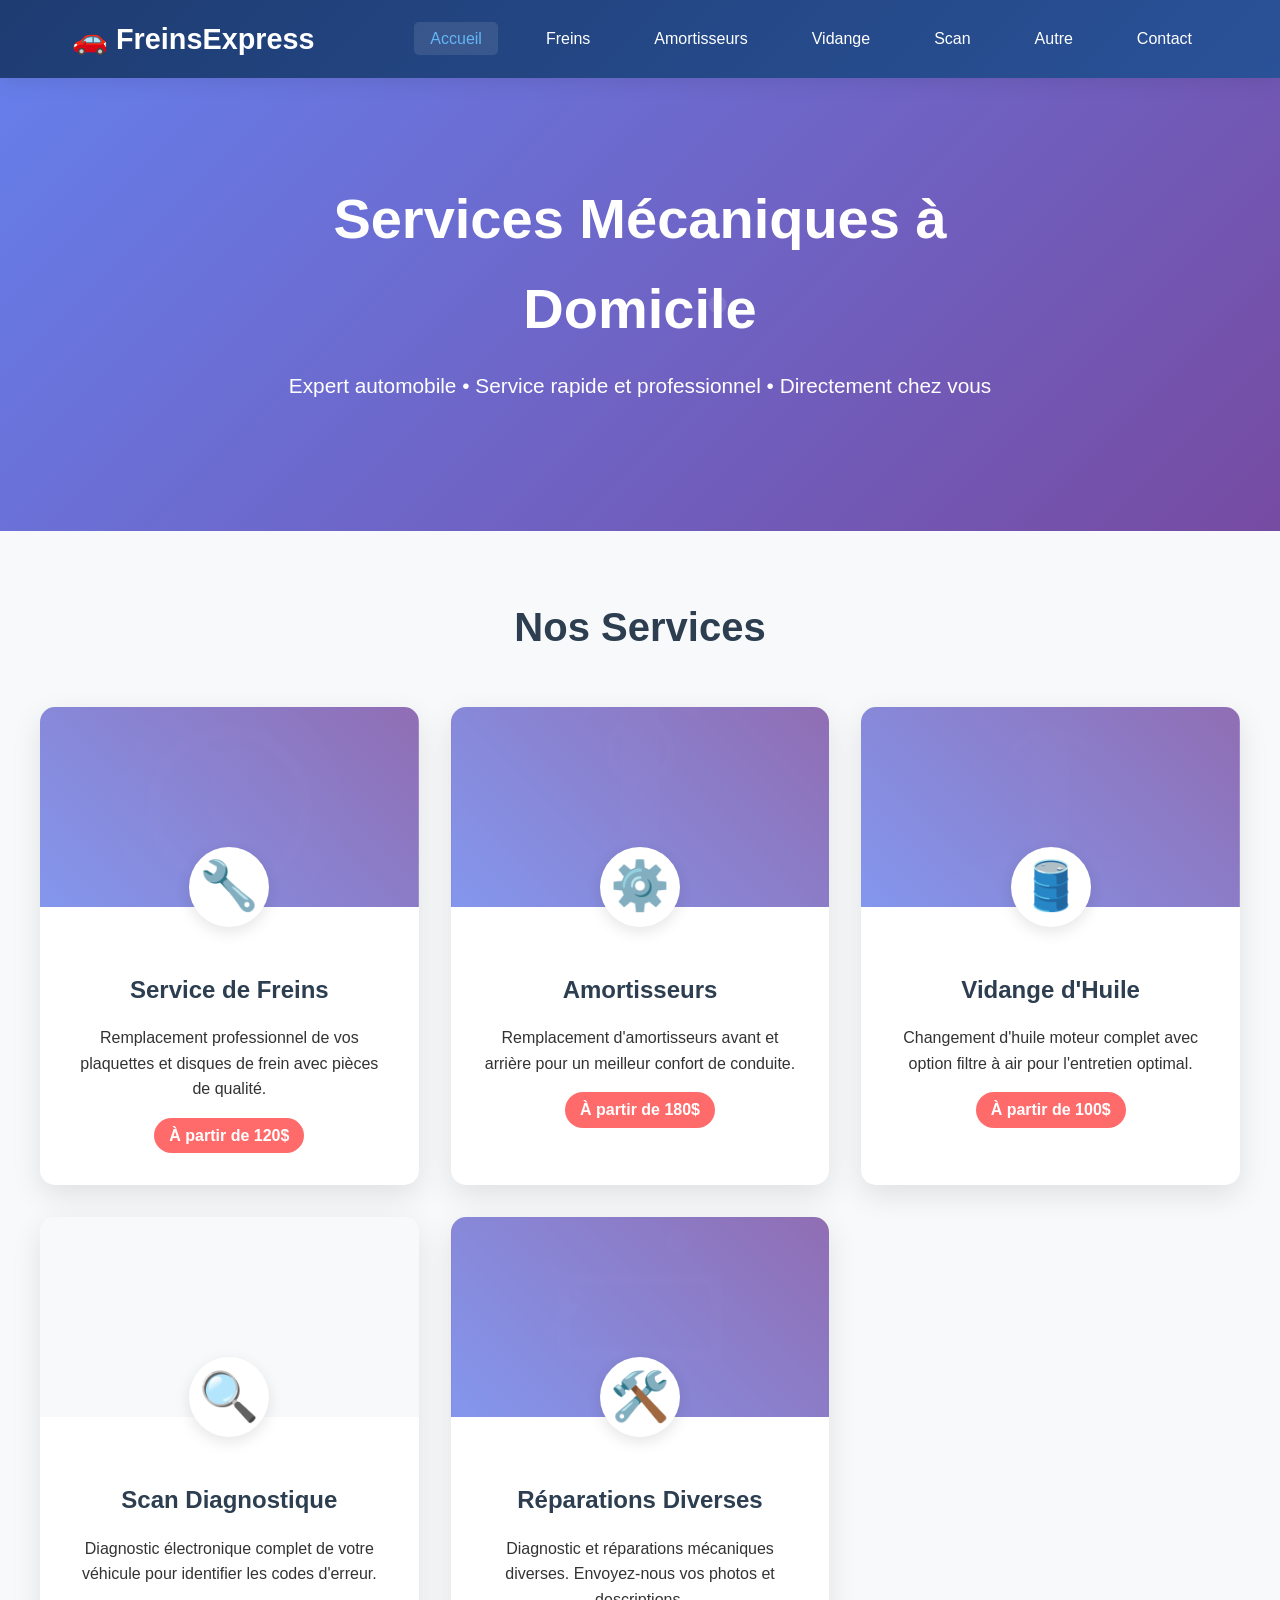
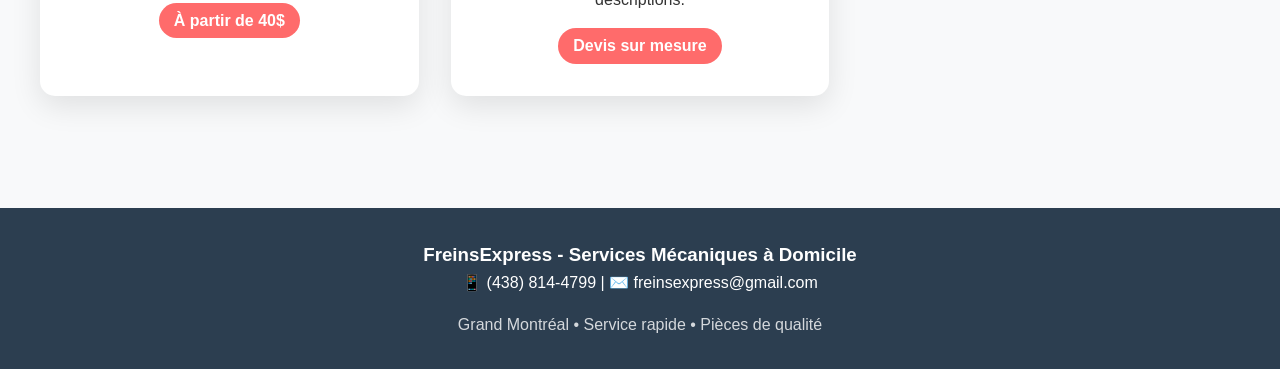
==== commit 308b6005: "Update index.html" ====
--- a/index.html
+++ b/index.html
@@ -1,69 +1,3 @@
-NOTES: ${data.notes || 'Aucune note'}`;
-                
-            } else if (serviceType === 'SCAN DIAGNOSTIQUE') {
-                const scanTypes = Array.from(document.querySelectorAll('input[name="scan-types"]:checked')).map(cb => cb.value);
-                
-                if (scanTypes.length === 0) {
-                    alert('Veuillez sélectionner au moins un type de scan.');
-                    return;
-                }
-                
-                message = `🚗 NOUVELLE DEMANDE - FreinsExpress
-
-SERVICE: ${serviceType}
-
-VÉHICULE:
-• Marque: ${data.marque}
-• Modèle: ${data.modele}
-• Année: ${data.annee}
-• Version: ${data.trim || 'Non spécifiée'}
-
-SCANS DEMANDÉS:
-• ${scanTypes.join(', ')}
-
-CLIENT:
-• Nom: ${data.nom}
-• Téléphone: ${data.telephone}
-• Email: ${data.email || 'Non fourni'}
-• Ville: ${data.ville || 'Non spécifiée'}
-
-NOTES: ${data.notes || 'Aucune note'}`;
-                
-            } else if (serviceType === 'RÉPARATIONS DIVERSES') {
-                if (!data.probleme.trim()) {
-                    alert('Veuillez décrire le problème.');
-                    return;
-                }
-                
-                message = `🚗 NOUVELLE DEMANDE - FreinsExpress
-
-SERVICE: ${serviceType}
-
-VÉHICULE:
-• Marque: ${data.marque}
-• Modèle: ${data.modele}
-• Année: ${data.annee}
-• Version: ${data.trim || 'Non spécifiée'}
-
-PROBLÈME DÉCRIT:
-${data.probleme}
-
-URGENCE: ${data.urgence || 'Normal'}
-
-CLIENT:
-• Nom: ${data.nom}
-• Téléphone: ${data.telephone}
-• Email: ${data.email || 'Non fourni'}
-• Ville: ${data.ville || 'Non spécifiée'}
-
-PHOTOS: ${document.getElementById('file-input-autre').files.length > 0 ? 'Oui (' + document.getElementById('file-input-autre').files.length + ' fichiers)' : 'Aucune'}`;
-            }
-            
-            // Simuler l'envoi
-            alert(`Merci ${data.nom}! Votre demande de ${serviceType.toLowerCase()} a été reçue.\n\nNous vous contacterons au ${data.telephone} dans les plus brefs délais pour confirmer votre rendez-vous.`);
-            
-            console.log('Message généré:', message);
-        }<!DOCTYPE html>
 <html lang="fr">
 <head>
     <meta charset="UTF-8">
@@ -932,8 +866,8 @@
                     <div class="scan-options">
                         <div class="scan-option" onclick="toggleScanOption('check-engine')">
                             <input type="checkbox" id="check-engine" name="scan-types" value="check-engine">
-                            <div class="scan-option-image">
-                                Espace pour photo<br>Check Engine
+                            <div class="scan-option-image" style="background-image: url('./images/check.jpg'); background-size: cover;">
+</div>
                             </div>
                             <div class="scan-option-title">Check Engine</div>
                         </div>
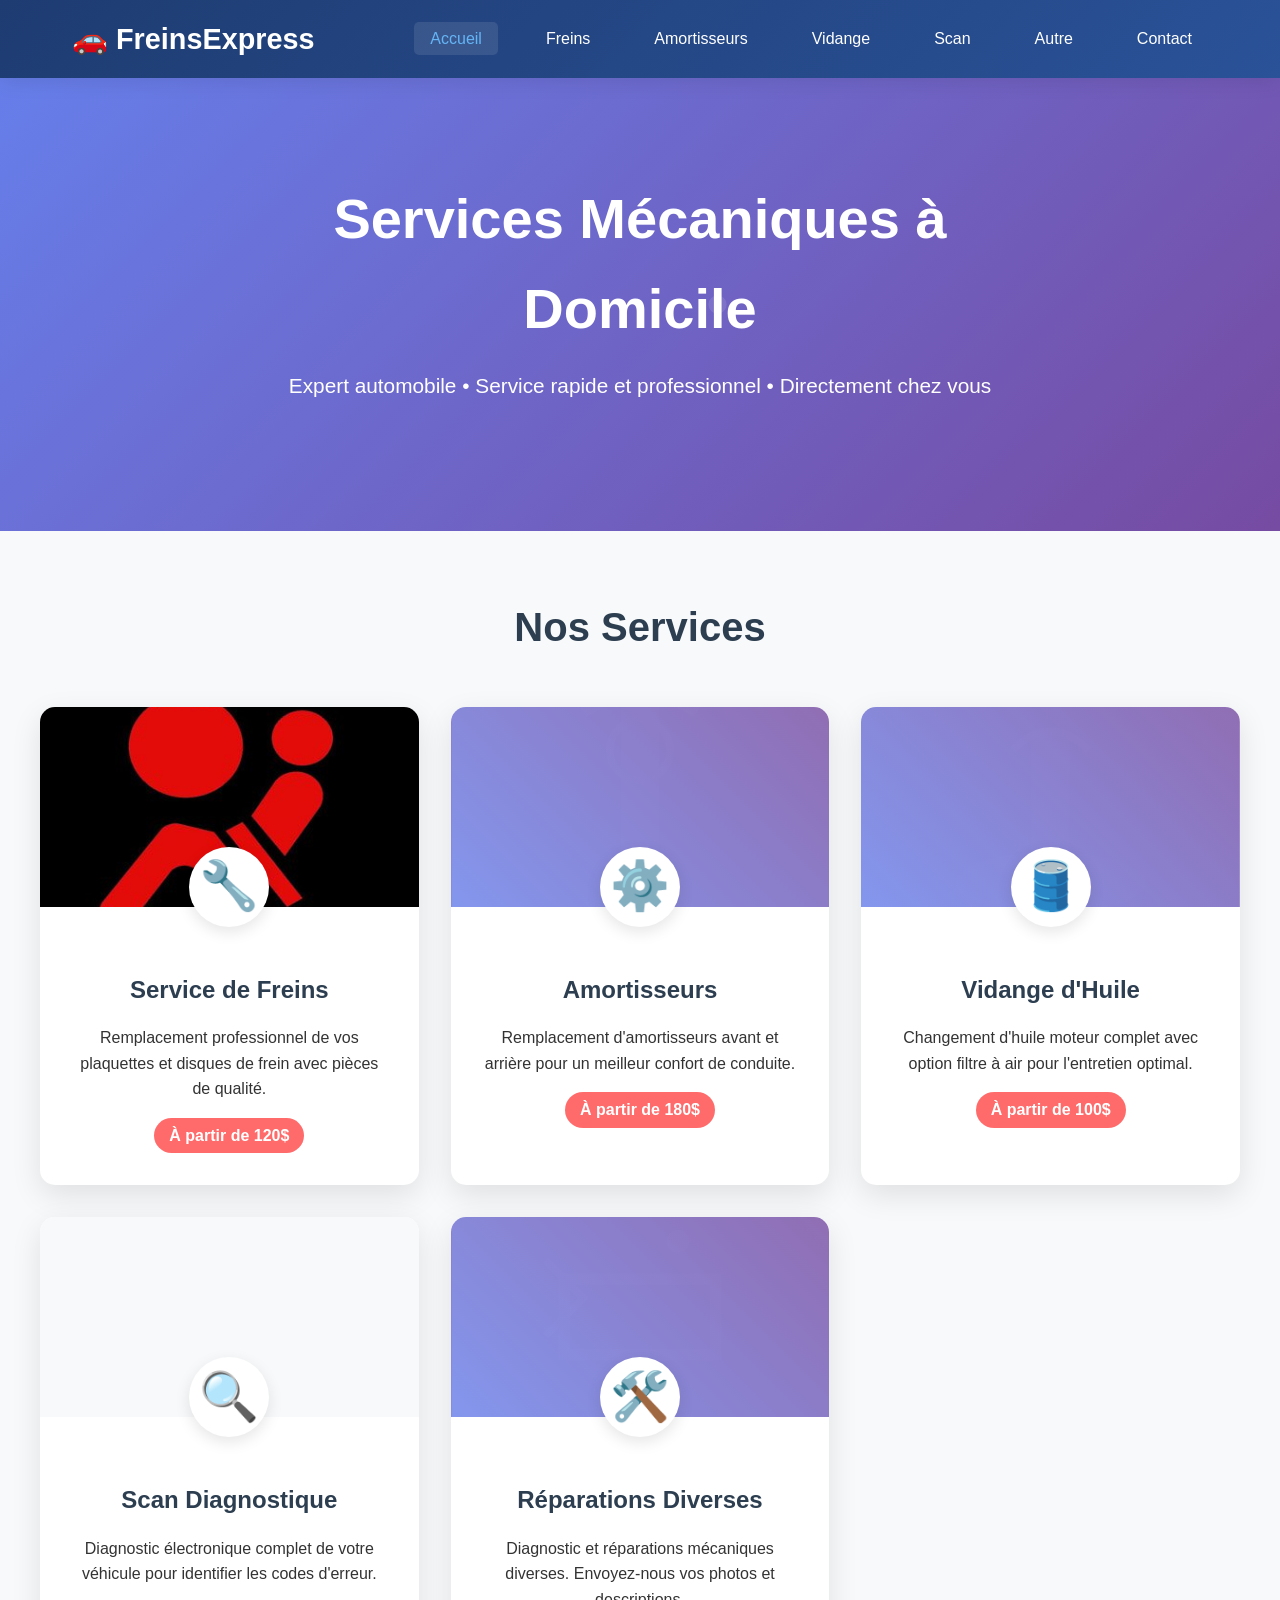
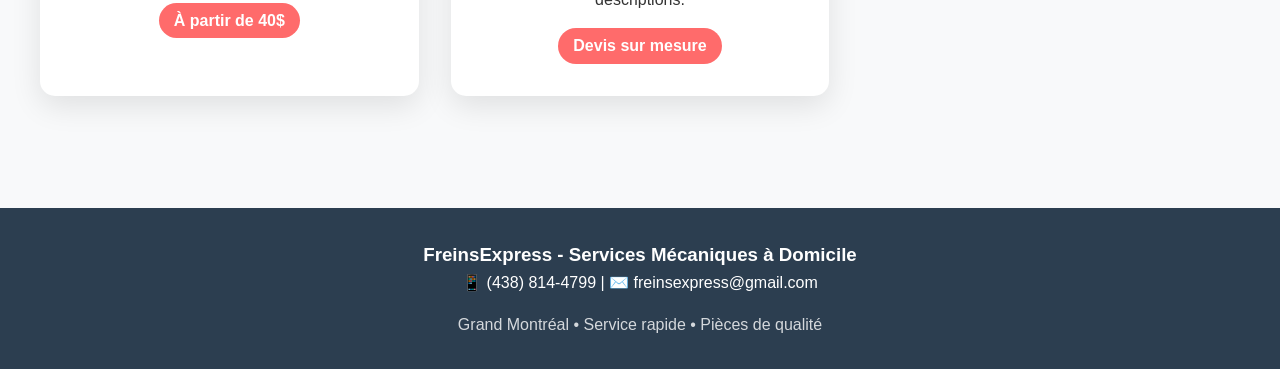
==== commit e7d3c05d: "Update index.html" ====
--- a/index.html
+++ b/index.html
@@ -434,7 +434,7 @@
                 <h2 class="section-title">Nos Services</h2>
                 <div class="services-grid">
                     <div class="service-card" onclick="showPage('freins')">
-                        <div class="service-image" style="background-image: linear-gradient(45deg, rgba(102, 126, 234, 0.8), rgba(118, 75, 162, 0.8)), url('data:image/svg+xml,<svg xmlns=%22http://www.w3.org/2000/svg%22 viewBox=%220 0 100 100%22><circle cx=%2250%22 cy=%2250%22 r=%2230%22 fill=%22%23fff%22 opacity=%220.3%22/><circle cx=%2250%22 cy=%2250%22 r=%2220%22 fill=%22none%22 stroke=%22%23fff%22 stroke-width=%223%22/><rect x=%2245%22 y=%2235%22 width=%2210%22 height=%2230%22 fill=%22%23fff%22 opacity=%220.7%22/></svg>')"></div>
+                        <div class="service-image" style="background-image: url('./images/airbag.jpg');"></div>
                         <div class="service-content">
                             <div class="service-icon">🔧</div>
                             <h3>Service de Freins</h3>
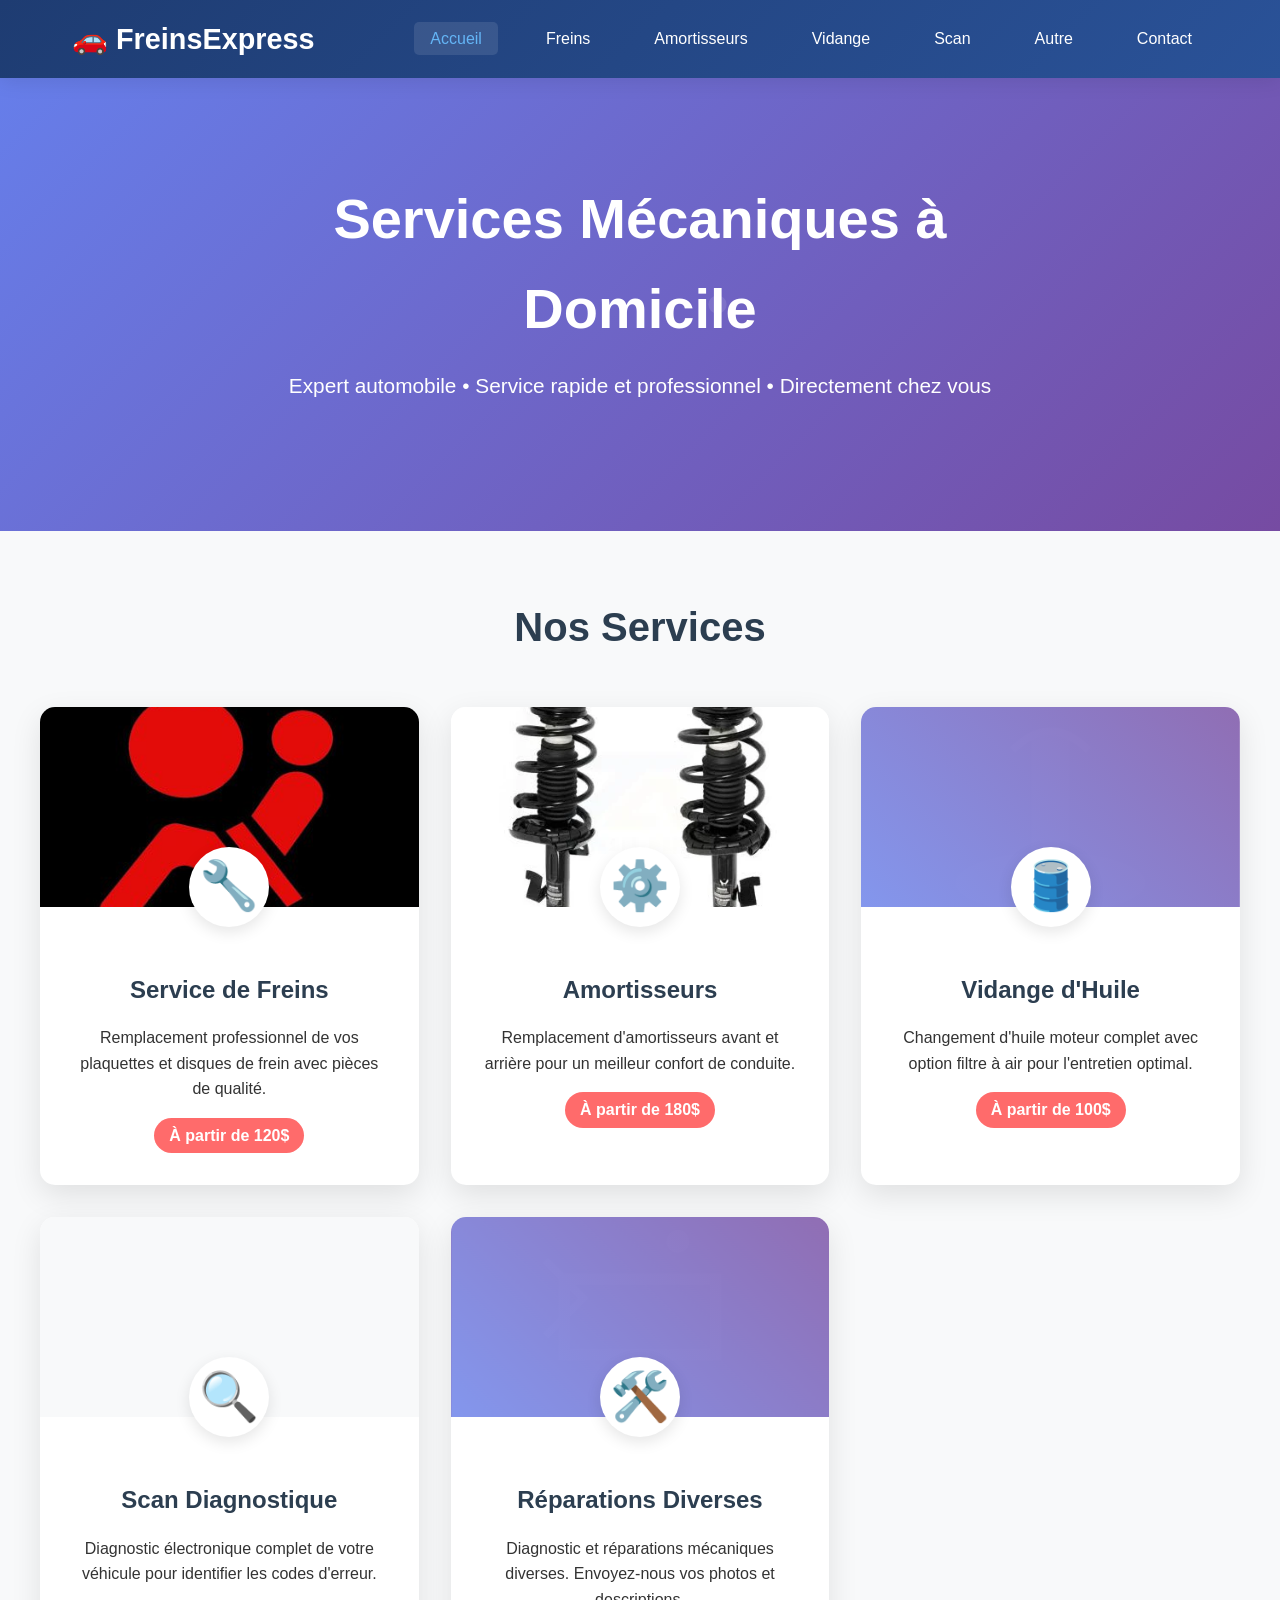
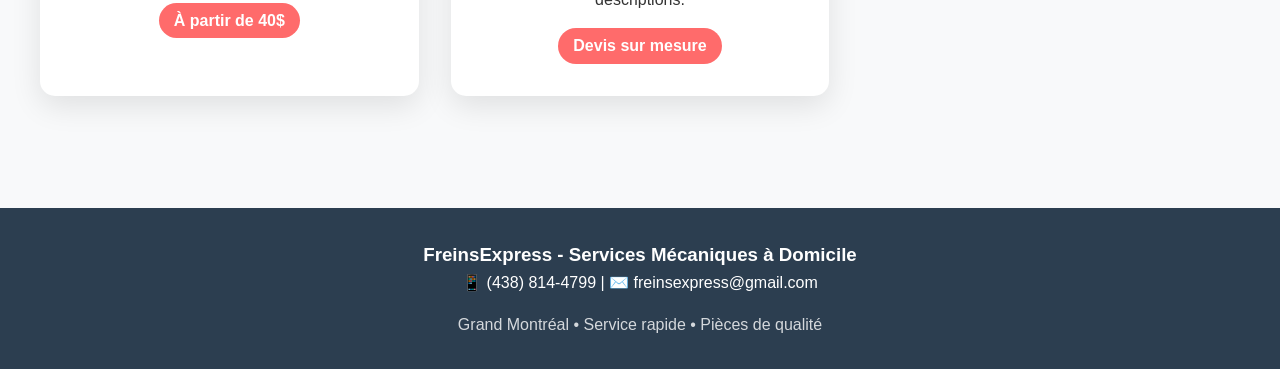
==== commit db4f7a13: "Update index.html" ====
--- a/index.html
+++ b/index.html
@@ -444,7 +444,7 @@
                     </div>
                     
                     <div class="service-card" onclick="showPage('amortisseurs')">
-                        <div class="service-image" style="background-image: linear-gradient(45deg, rgba(102, 126, 234, 0.8), rgba(118, 75, 162, 0.8)), url('data:image/svg+xml,<svg xmlns=%22http://www.w3.org/2000/svg%22 viewBox=%220 0 100 100%22><rect x=%2245%22 y=%2220%22 width=%2210%22 height=%2260%22 fill=%22%23fff%22 opacity=%220.7%22/><circle cx=%2250%22 cy=%2235%22 r=%228%22 fill=%22none%22 stroke=%22%23fff%22 stroke-width=%222%22/><path d=%22M35,25 Q50,15 65,25%22 stroke=%22%23fff%22 stroke-width=%223%22 fill=%22none%22/></svg>')"></div>
+                       <div class="service-image" style="background-image: url('./images/shocks.webp');"></div>
                         <div class="service-content">
                             <div class="service-icon">⚙️</div>
                             <h3>Amortisseurs</h3>
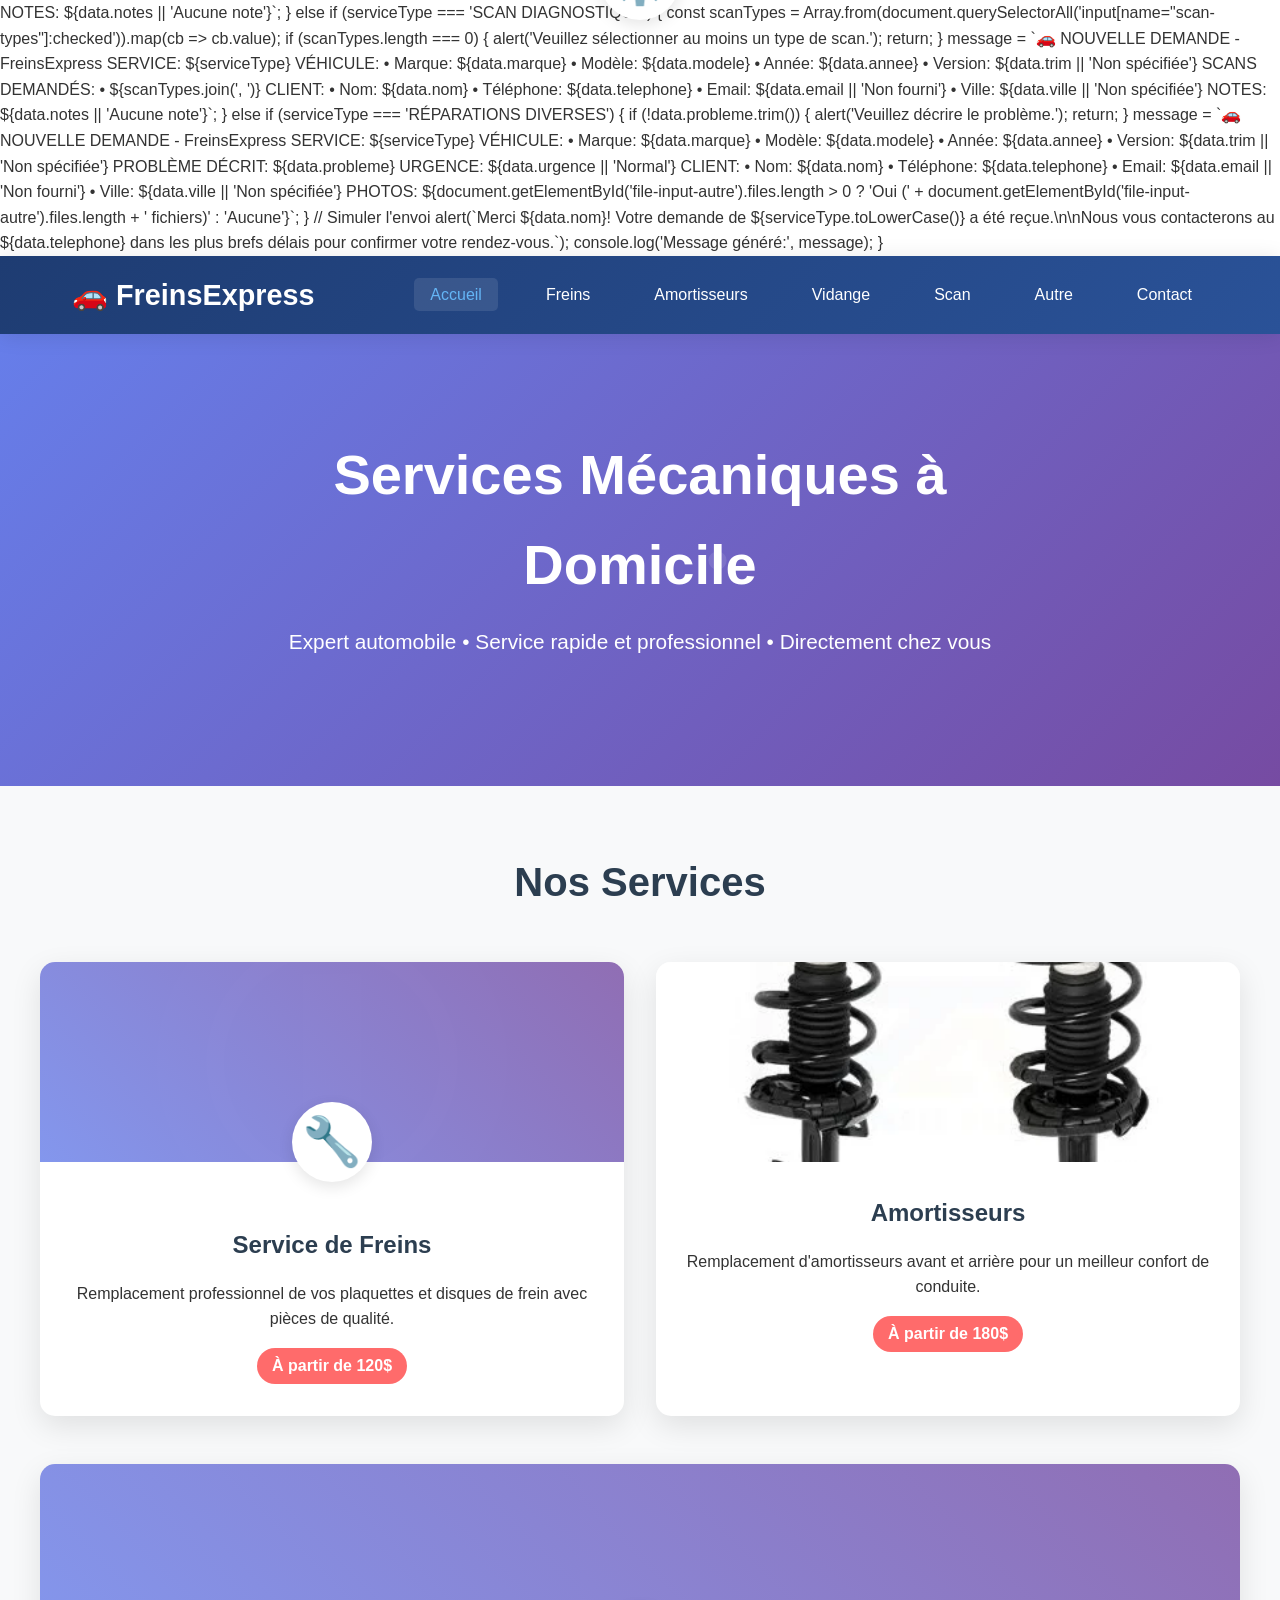
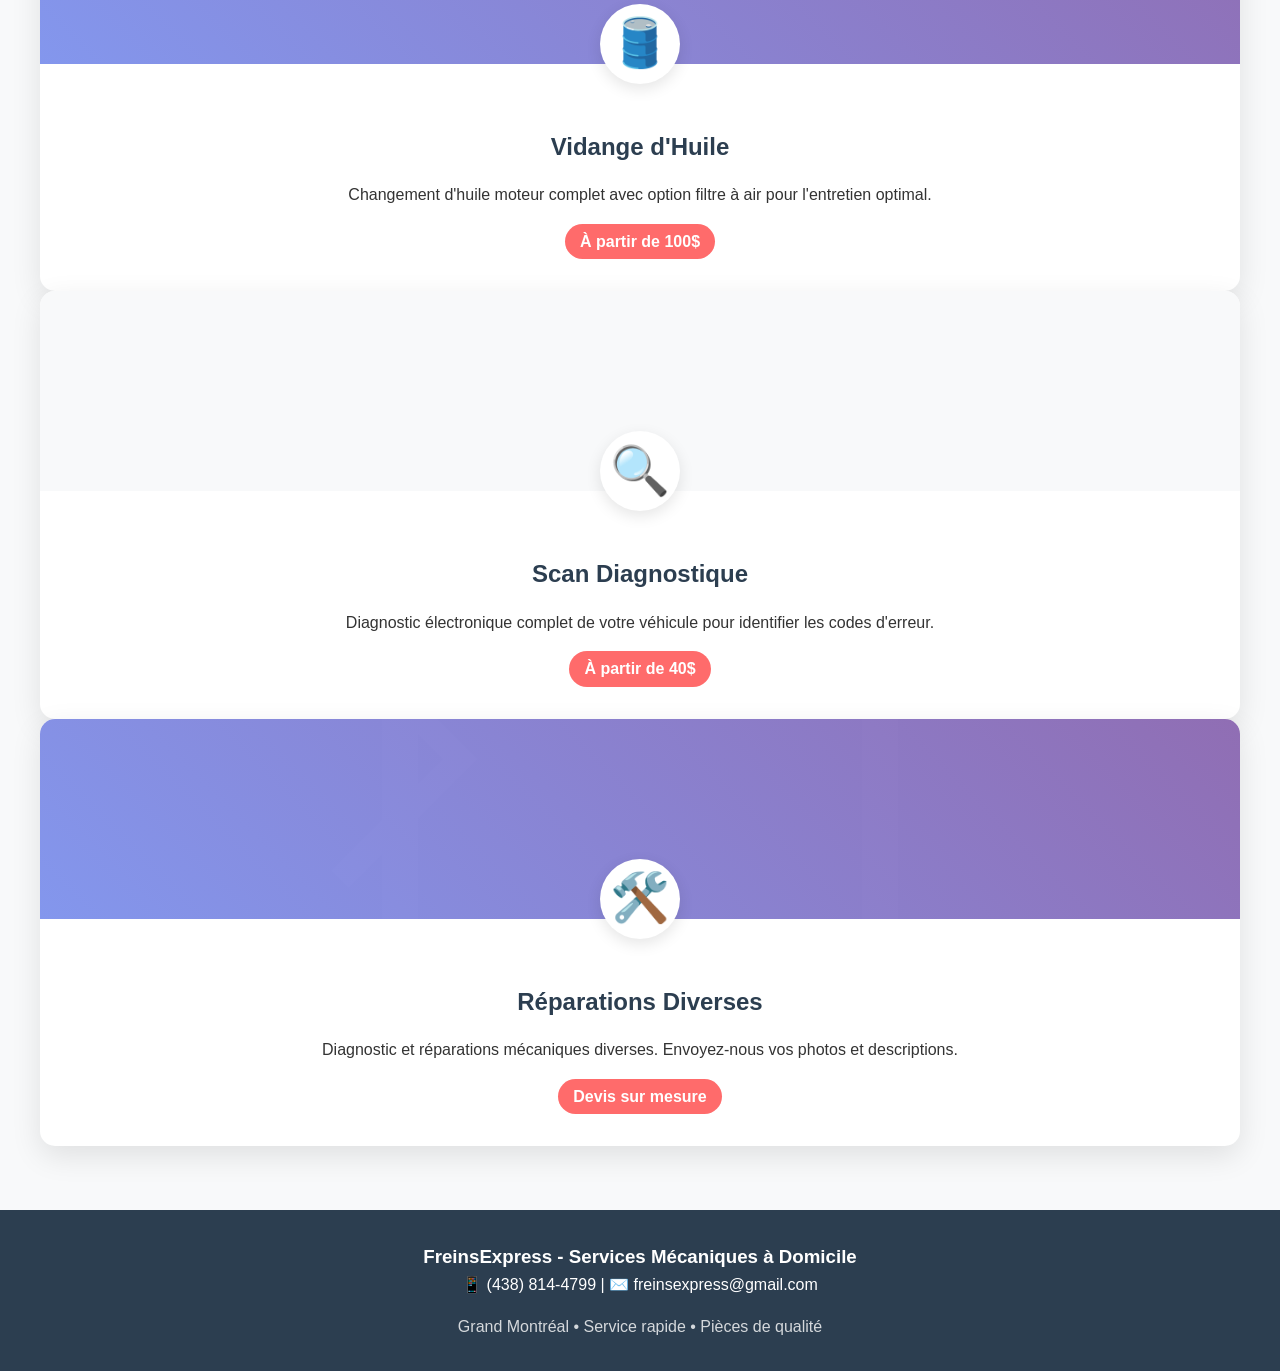
==== commit 945a1678: "Update index.html" ====
--- a/index.html
+++ b/index.html
@@ -1,3 +1,69 @@
+NOTES: ${data.notes || 'Aucune note'}`;
+                
+            } else if (serviceType === 'SCAN DIAGNOSTIQUE') {
+                const scanTypes = Array.from(document.querySelectorAll('input[name="scan-types"]:checked')).map(cb => cb.value);
+                
+                if (scanTypes.length === 0) {
+                    alert('Veuillez sélectionner au moins un type de scan.');
+                    return;
+                }
+                
+                message = `🚗 NOUVELLE DEMANDE - FreinsExpress
+
+SERVICE: ${serviceType}
+
+VÉHICULE:
+• Marque: ${data.marque}
+• Modèle: ${data.modele}
+• Année: ${data.annee}
+• Version: ${data.trim || 'Non spécifiée'}
+
+SCANS DEMANDÉS:
+• ${scanTypes.join(', ')}
+
+CLIENT:
+• Nom: ${data.nom}
+• Téléphone: ${data.telephone}
+• Email: ${data.email || 'Non fourni'}
+• Ville: ${data.ville || 'Non spécifiée'}
+
+NOTES: ${data.notes || 'Aucune note'}`;
+                
+            } else if (serviceType === 'RÉPARATIONS DIVERSES') {
+                if (!data.probleme.trim()) {
+                    alert('Veuillez décrire le problème.');
+                    return;
+                }
+                
+                message = `🚗 NOUVELLE DEMANDE - FreinsExpress
+
+SERVICE: ${serviceType}
+
+VÉHICULE:
+• Marque: ${data.marque}
+• Modèle: ${data.modele}
+• Année: ${data.annee}
+• Version: ${data.trim || 'Non spécifiée'}
+
+PROBLÈME DÉCRIT:
+${data.probleme}
+
+URGENCE: ${data.urgence || 'Normal'}
+
+CLIENT:
+• Nom: ${data.nom}
+• Téléphone: ${data.telephone}
+• Email: ${data.email || 'Non fourni'}
+• Ville: ${data.ville || 'Non spécifiée'}
+
+PHOTOS: ${document.getElementById('file-input-autre').files.length > 0 ? 'Oui (' + document.getElementById('file-input-autre').files.length + ' fichiers)' : 'Aucune'}`;
+            }
+            
+            // Simuler l'envoi
+            alert(`Merci ${data.nom}! Votre demande de ${serviceType.toLowerCase()} a été reçue.\n\nNous vous contacterons au ${data.telephone} dans les plus brefs délais pour confirmer votre rendez-vous.`);
+            
+            console.log('Message généré:', message);
+        }<!DOCTYPE html>
 <html lang="fr">
 <head>
     <meta charset="UTF-8">
@@ -434,7 +500,7 @@
                 <h2 class="section-title">Nos Services</h2>
                 <div class="services-grid">
                     <div class="service-card" onclick="showPage('freins')">
-                        <div class="service-image" style="background-image: url('./images/airbag.jpg');"></div>
+                        <div class="service-image" style="background-image: linear-gradient(45deg, rgba(102, 126, 234, 0.8), rgba(118, 75, 162, 0.8)), url('data:image/svg+xml,<svg xmlns=%22http://www.w3.org/2000/svg%22 viewBox=%220 0 100 100%22><circle cx=%2250%22 cy=%2250%22 r=%2230%22 fill=%22%23fff%22 opacity=%220.3%22/><circle cx=%2250%22 cy=%2250%22 r=%2220%22 fill=%22none%22 stroke=%22%23fff%22 stroke-width=%223%22/><rect x=%2245%22 y=%2235%22 width=%2210%22 height=%2230%22 fill=%22%23fff%22 opacity=%220.7%22/></svg>')"></div>
                         <div class="service-content">
                             <div class="service-icon">🔧</div>
                             <h3>Service de Freins</h3>
@@ -444,8 +510,7 @@
                     </div>
                     
                     <div class="service-card" onclick="showPage('amortisseurs')">
-                       <div class="service-image" style="background-image: url('./images/shocks.webp');"></div>
-                        <div class="service-content">
+                        <div class="service-image" style="background-image: url('./images/shocks.webp');"></div>
                             <div class="service-icon">⚙️</div>
                             <h3>Amortisseurs</h3>
                             <p>Remplacement d'amortisseurs avant et arrière pour un meilleur confort de conduite.</p>
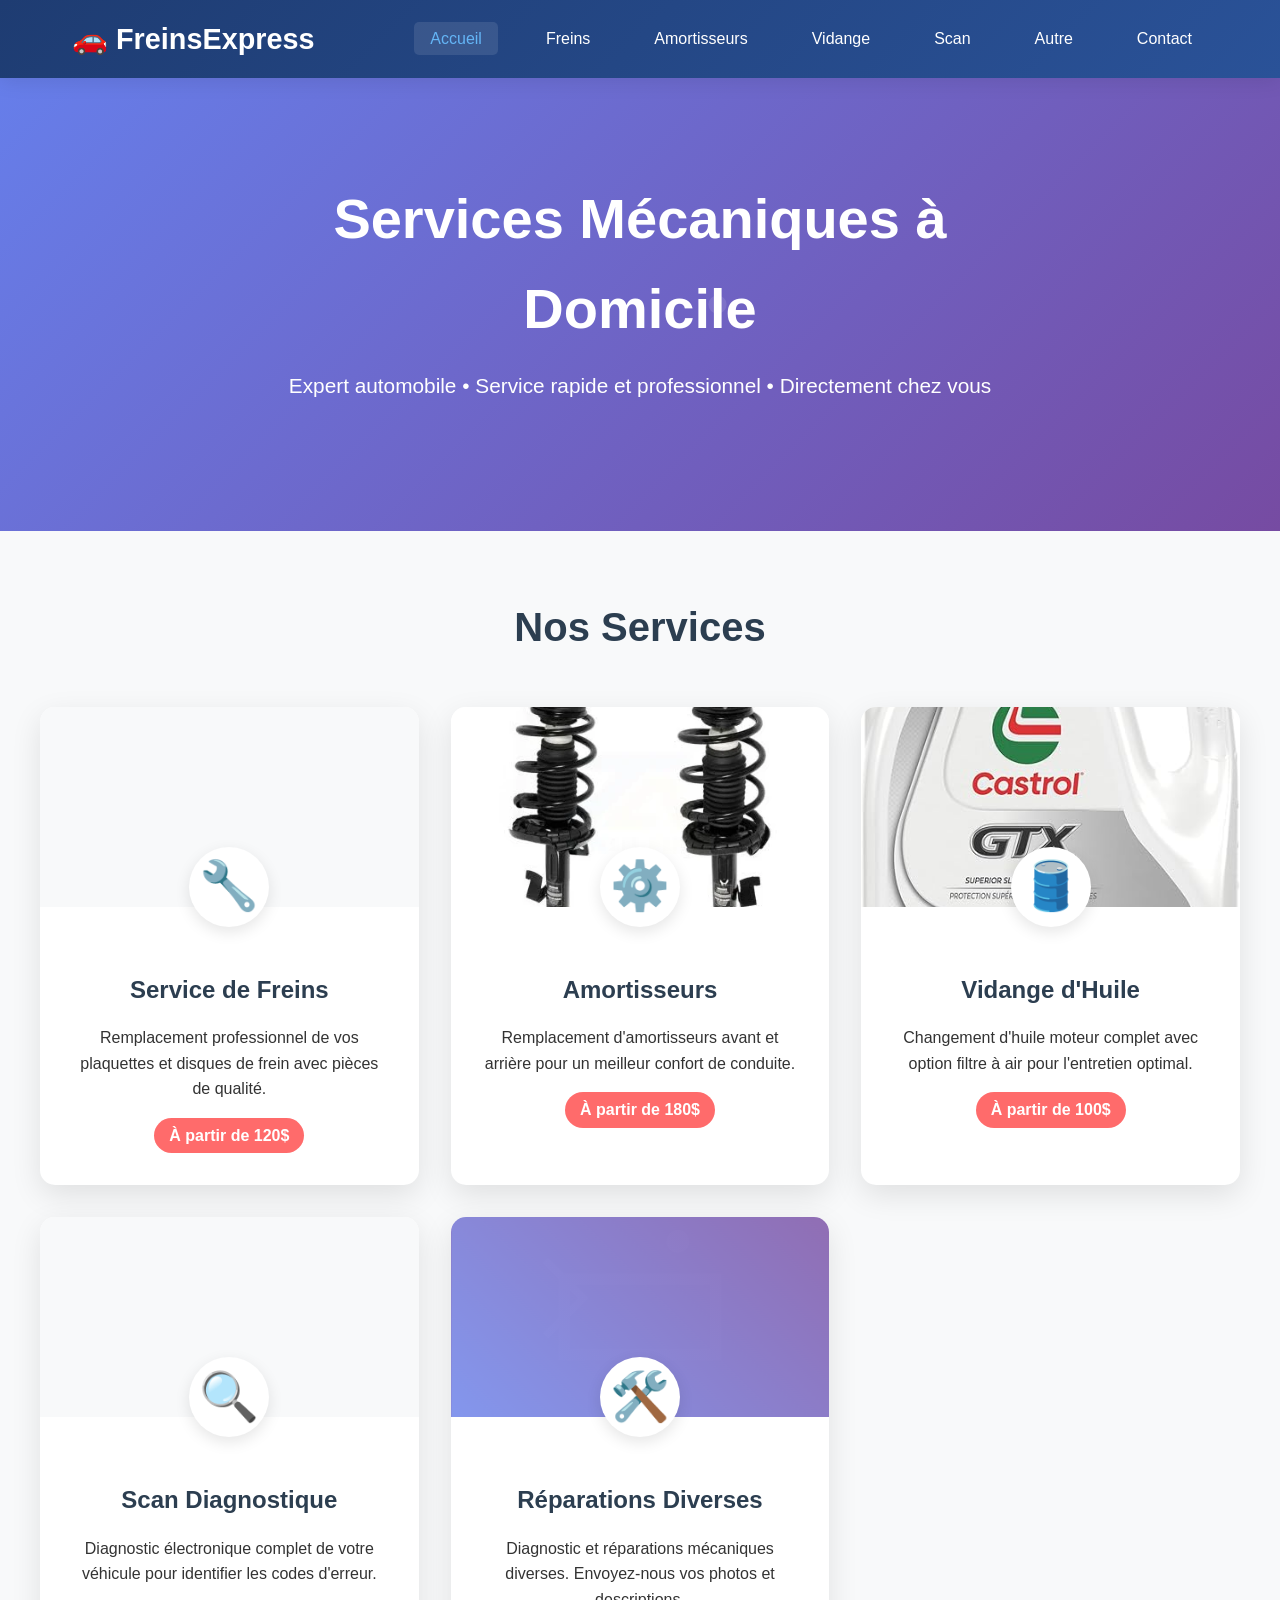
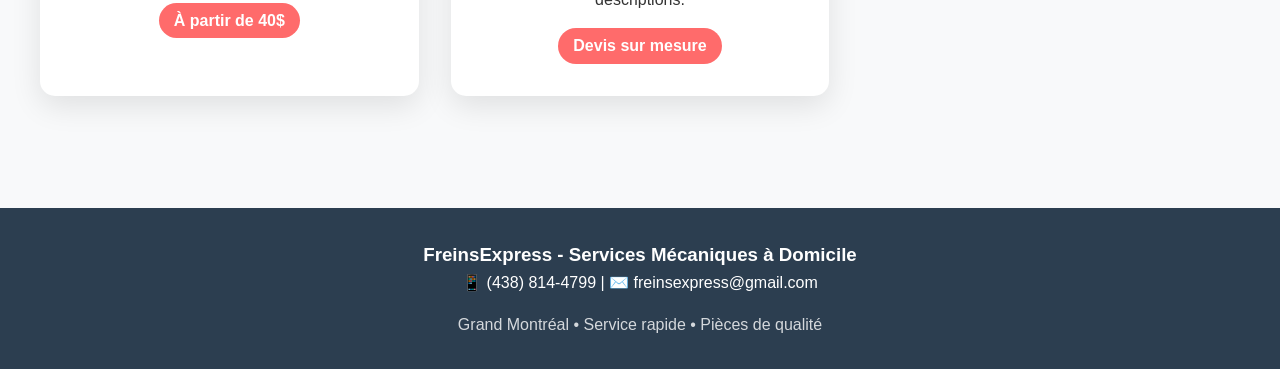
==== commit fbd514bc: "Update index.html" ====
--- a/index.html
+++ b/index.html
@@ -1,69 +1,3 @@
-NOTES: ${data.notes || 'Aucune note'}`;
-                
-            } else if (serviceType === 'SCAN DIAGNOSTIQUE') {
-                const scanTypes = Array.from(document.querySelectorAll('input[name="scan-types"]:checked')).map(cb => cb.value);
-                
-                if (scanTypes.length === 0) {
-                    alert('Veuillez sélectionner au moins un type de scan.');
-                    return;
-                }
-                
-                message = `🚗 NOUVELLE DEMANDE - FreinsExpress
-
-SERVICE: ${serviceType}
-
-VÉHICULE:
-• Marque: ${data.marque}
-• Modèle: ${data.modele}
-• Année: ${data.annee}
-• Version: ${data.trim || 'Non spécifiée'}
-
-SCANS DEMANDÉS:
-• ${scanTypes.join(', ')}
-
-CLIENT:
-• Nom: ${data.nom}
-• Téléphone: ${data.telephone}
-• Email: ${data.email || 'Non fourni'}
-• Ville: ${data.ville || 'Non spécifiée'}
-
-NOTES: ${data.notes || 'Aucune note'}`;
-                
-            } else if (serviceType === 'RÉPARATIONS DIVERSES') {
-                if (!data.probleme.trim()) {
-                    alert('Veuillez décrire le problème.');
-                    return;
-                }
-                
-                message = `🚗 NOUVELLE DEMANDE - FreinsExpress
-
-SERVICE: ${serviceType}
-
-VÉHICULE:
-• Marque: ${data.marque}
-• Modèle: ${data.modele}
-• Année: ${data.annee}
-• Version: ${data.trim || 'Non spécifiée'}
-
-PROBLÈME DÉCRIT:
-${data.probleme}
-
-URGENCE: ${data.urgence || 'Normal'}
-
-CLIENT:
-• Nom: ${data.nom}
-• Téléphone: ${data.telephone}
-• Email: ${data.email || 'Non fourni'}
-• Ville: ${data.ville || 'Non spécifiée'}
-
-PHOTOS: ${document.getElementById('file-input-autre').files.length > 0 ? 'Oui (' + document.getElementById('file-input-autre').files.length + ' fichiers)' : 'Aucune'}`;
-            }
-            
-            // Simuler l'envoi
-            alert(`Merci ${data.nom}! Votre demande de ${serviceType.toLowerCase()} a été reçue.\n\nNous vous contacterons au ${data.telephone} dans les plus brefs délais pour confirmer votre rendez-vous.`);
-            
-            console.log('Message généré:', message);
-        }<!DOCTYPE html>
 <html lang="fr">
 <head>
     <meta charset="UTF-8">
@@ -500,7 +434,7 @@
                 <h2 class="section-title">Nos Services</h2>
                 <div class="services-grid">
                     <div class="service-card" onclick="showPage('freins')">
-                        <div class="service-image" style="background-image: linear-gradient(45deg, rgba(102, 126, 234, 0.8), rgba(118, 75, 162, 0.8)), url('data:image/svg+xml,<svg xmlns=%22http://www.w3.org/2000/svg%22 viewBox=%220 0 100 100%22><circle cx=%2250%22 cy=%2250%22 r=%2230%22 fill=%22%23fff%22 opacity=%220.3%22/><circle cx=%2250%22 cy=%2250%22 r=%2220%22 fill=%22none%22 stroke=%22%23fff%22 stroke-width=%223%22/><rect x=%2245%22 y=%2235%22 width=%2210%22 height=%2230%22 fill=%22%23fff%22 opacity=%220.7%22/></svg>')"></div>
+                        <div class="service-image" style="background-image: url('./images/brakes.webp');"></div>
                         <div class="service-content">
                             <div class="service-icon">🔧</div>
                             <h3>Service de Freins</h3>
@@ -510,7 +444,8 @@
                     </div>
                     
                     <div class="service-card" onclick="showPage('amortisseurs')">
-                        <div class="service-image" style="background-image: url('./images/shocks.webp');"></div>
+                       <div class="service-image" style="background-image: url('./images/shocks.webp');"></div>
+                        <div class="service-content">
                             <div class="service-icon">⚙️</div>
                             <h3>Amortisseurs</h3>
                             <p>Remplacement d'amortisseurs avant et arrière pour un meilleur confort de conduite.</p>
@@ -519,7 +454,7 @@
                     </div>
                     
                     <div class="service-card" onclick="showPage('vidange')">
-                        <div class="service-image" style="background-image: linear-gradient(45deg, rgba(102, 126, 234, 0.8), rgba(118, 75, 162, 0.8)), url('data:image/svg+xml,<svg xmlns=%22http://www.w3.org/2000/svg%22 viewBox=%220 0 100 100%22><ellipse cx=%2250%22 cy=%2270%22 rx=%2225%22 ry=%228%22 fill=%22%23fff%22 opacity=%220.5%22/><rect x=%2245%22 y=%2230%22 width=%2210%22 height=%2240%22 fill=%22%23fff%22 opacity=%220.7%22/><path d=%22M40,35 Q50,25 60,35%22 stroke=%22%23fff%22 stroke-width=%222%22 fill=%22none%22/></svg>')"></div>
+                        <div class="service-image" style="background-image: url('./images/oil.jpg');"></div>
                         <div class="service-content">
                             <div class="service-icon">🛢️</div>
                             <h3>Vidange d'Huile</h3>
@@ -529,7 +464,7 @@
                     </div>
                     
                     <div class="service-card" onclick="showPage('scan')">
-                        <div class="service-image" style="background-color: #f8f9fa;"></div>
+                       <div class="service-image" style="background-image: url('images/obd.webp');"></div>
                         <div class="service-content">
                             <div class="service-icon">🔍</div>
                             <h3>Scan Diagnostique</h3>
